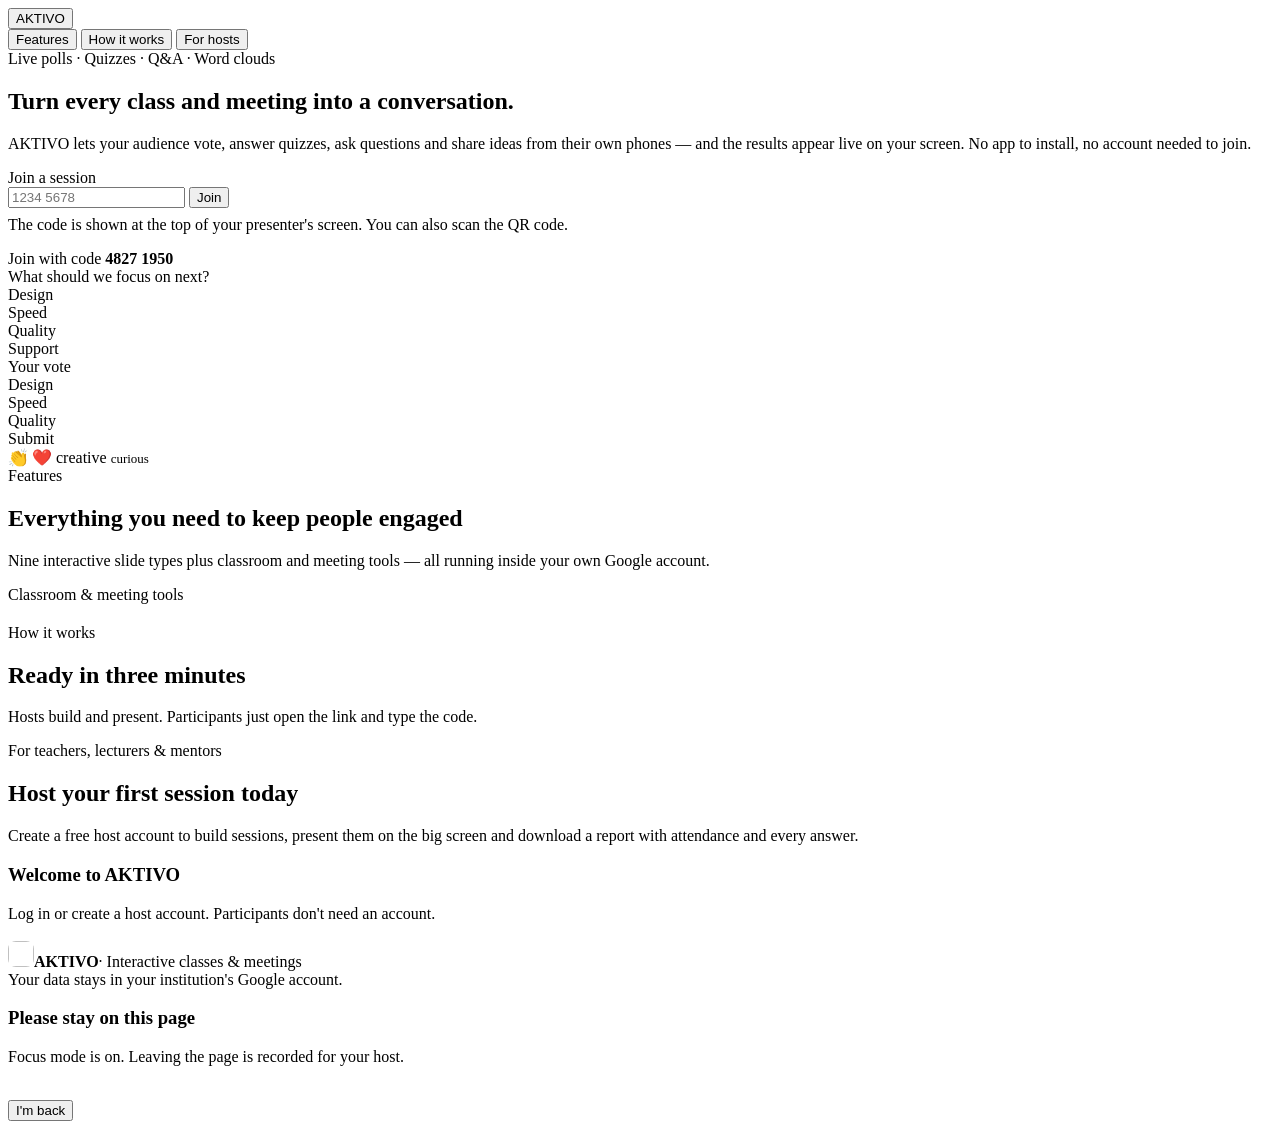
==== index.html @ 59a0b64c "Add files via upload" ====
<!DOCTYPE html>
<html lang="en" data-page="index">
<head>
  <meta charset="utf-8">
  <meta name="viewport" content="width=device-width, initial-scale=1, viewport-fit=cover">
  <meta http-equiv="Content-Security-Policy" content="default-src 'self'; script-src 'self'; style-src 'self' 'unsafe-inline' https://fonts.googleapis.com; font-src 'self' https://fonts.gstatic.com; img-src 'self' data:; connect-src https://script.google.com https://script.googleusercontent.com; base-uri 'none'; form-action 'none'; object-src 'none'">
  <meta name="referrer" content="strict-origin-when-cross-origin">
  <title>AKTIVO — Interactive classes & meetings</title>
  <meta name="description" content="Live polls, quizzes, word clouds and Q&A for classrooms and meetings. Join with a code — no app needed.">
  <meta name="theme-color" content="#0e9f8e">
  <meta property="og:title" content="AKTIVO — Interactive classes & meetings">
  <meta property="og:description" content="Live polls, quizzes, word clouds and Q&A for classrooms and meetings. Join with a code — no app needed.">
  <link rel="icon" type="image/png" href="assets/img/logo.png">
  <link rel="apple-touch-icon" href="assets/img/logo.png">
  <script src="assets/js/theme.js"></script>
  <link rel="preconnect" href="https://fonts.googleapis.com">
  <link rel="preconnect" href="https://fonts.gstatic.com" crossorigin>
  <link rel="stylesheet" href="https://fonts.googleapis.com/css2?family=Bricolage+Grotesque:opsz,wght@12..96,600;12..96,700;12..96,800&family=Plus+Jakarta+Sans:wght@400;500;600;700;800&display=swap">
  <link rel="stylesheet" href="assets/css/aktivo.css">
  <link rel="stylesheet" href="assets/css/index.css">
</head>
<body>
  <!-- =================== LANDING =================== -->
  <div id="landing">
    <header class="topbar">
      <div class="container topbar-inner">
        <button class="brand" type="button" data-scroll="top"><img id="logo-nav" alt=""><span>AKTIVO</span></button>
        <nav class="nav-links">
          <button type="button" data-scroll="features">Features</button>
          <button type="button" data-scroll="how">How it works</button>
          <button type="button" data-scroll="host">For hosts</button>
        </nav>
        <div class="nav-actions" id="nav-actions">
          <span id="theme-nav"></span>
        </div>
      </div>
    </header>

    <section class="hero" id="sec-top">
      <div class="container hero-grid">
        <div>
          <span class="eyebrow"><span class="live-dot"></span> Live polls · Quizzes · Q&amp;A · Word clouds</span>
          <h1 class="display">Turn every class and meeting into a <span class="hl">conversation</span>.</h1>
          <p class="lead">AKTIVO lets your audience vote, answer quizzes, ask questions and share ideas from their own phones — and the results appear live on your screen. No app to install, no account needed to join.</p>

          <div class="card join-card">
            <label class="label" for="code-input">Join a session</label>
            <div class="join-row">
              <input id="code-input" class="input input-code" inputmode="numeric" placeholder="1234 5678" maxlength="20" autocomplete="off" autocapitalize="characters" aria-label="Session code">
              <button class="btn btn-primary btn-xl" id="btn-join" type="button">Join</button>
            </div>
            <div class="field-error" id="code-error" style="margin-top:8px"></div>
            <p class="hint" style="margin-top:6px">The code is shown at the top of your presenter's screen. You can also scan the QR code.</p>
          </div>

          <div class="trust" id="trust"></div>
        </div>

        <div class="hero-visual" aria-hidden="true">
          <div class="card mock-screen">
            <div class="mock-top"><i></i><i></i><i></i><span class="sp">Join with code <b>4827 1950</b></span></div>
            <div class="mock-title">What should we focus on next?</div>
            <div class="mock-cols">
              <div style="--h:62%;--c:var(--c1)"><i></i>Design</div>
              <div style="--h:88%;--c:var(--c2)"><i></i>Speed</div>
              <div style="--h:44%;--c:var(--c3)"><i></i>Quality</div>
              <div style="--h:70%;--c:var(--c4)"><i></i>Support</div>
            </div>
          </div>
          <div class="card mock-phone">
            <div class="notch"></div>
            <div class="q">Your vote</div>
            <div class="mock-opt">Design</div>
            <div class="mock-opt sel">Speed</div>
            <div class="mock-opt">Quality</div>
            <div class="mock-send">Submit</div>
          </div>
          <span class="mock-float" style="left:44%;top:-6px">&#x1F44F;</span>
          <span class="mock-float" style="right:6%;bottom:40px;animation-delay:1s">&#x2764;&#xFE0F;</span>
          <span class="mock-chip" style="left:38%;bottom:16px;color:var(--c2)">creative</span>
          <span class="mock-chip" style="left:56%;bottom:78px;color:var(--c1);animation-delay:.8s;font-size:13px">curious</span>
        </div>
      </div>
    </section>

    <section class="block" id="sec-features">
      <div class="container">
        <div class="sec-head">
          <div class="sec-kicker">Features</div>
          <h2>Everything you need to keep people engaged</h2>
          <p>Nine interactive slide types plus classroom and meeting tools — all running inside your own Google account.</p>
        </div>
        <div class="feat-grid" id="feat-types"></div>
        <div class="sub-title"><span class="feat-ic" style="--fc:var(--c2);margin:0;width:38px;height:38px" id="tools-ic"></span>Classroom &amp; meeting tools</div>
        <div class="feat-grid" id="feat-tools"></div>
      </div>
    </section>

    <section class="block" id="sec-how" style="padding-top:20px">
      <div class="container">
        <div class="sec-head">
          <div class="sec-kicker">How it works</div>
          <h2>Ready in three minutes</h2>
          <p>Hosts build and present. Participants just open the link and type the code.</p>
        </div>
        <div class="how">
          <div class="card how-card" id="how-host"></div>
          <div class="card how-card" id="how-aud"></div>
        </div>
      </div>
    </section>

    <section class="block" id="sec-host">
      <div class="container host-grid">
        <div class="host-copy">
          <div class="sec-kicker">For teachers, lecturers &amp; mentors</div>
          <h2>Host your first session today</h2>
          <p>Create a free host account to build sessions, present them on the big screen and download a report with attendance and every answer.</p>
          <div id="benefits"></div>
        </div>
        <div class="card auth-card" id="auth-card">
          <h3>Welcome to AKTIVO</h3>
          <p class="muted small" style="margin-bottom:18px">Log in or create a host account. Participants don't need an account.</p>
          <div id="auth-slot"></div>
        </div>
      </div>
    </section>

    <footer class="foot">
      <div class="container foot-inner">
        <div class="row"><img id="logo-foot" alt="" style="width:26px;height:26px;border-radius:8px"><b style="color:var(--text)">AKTIVO</b><span>· Interactive classes &amp; meetings</span></div>
        <div>Your data stays in your institution's Google account.</div>
      </div>
    </footer>
  </div>

  <!-- =================== JOIN DETAILS =================== -->
  <div id="join-screen" class="center-screen" hidden>
    <div class="card join-box">
      <span class="badge badge-primary event-tag"><span class="live-dot"></span><span id="join-code-label"></span></span>
      <h2 id="join-event-name"></h2>
      <p class="muted" id="join-facilitator" style="margin-bottom:20px"></p>
      <div id="join-fields"></div>
      <div class="field-error" id="join-error"></div>
      <button class="btn btn-primary btn-lg btn-block" id="btn-enter" type="button" style="margin-top:6px">Enter session</button>
      <p class="hint center" id="join-hint" style="margin-top:12px"></p>
      <div class="center"><button class="back-link" type="button" id="btn-join-back"></button></div>
    </div>
  </div>

  <!-- =================== AUDIENCE =================== -->
  <div id="audience" hidden>
    <header class="topbar aud-top">
      <div class="container topbar-inner" style="max-width:720px">
        <img id="logo-aud" alt="" style="width:32px;height:32px;border-radius:10px">
        <div class="aud-info">
          <div class="n ellipsis" id="aud-session"></div>
          <div class="f ellipsis" id="aud-facilitator"></div>
        </div>
        <span id="theme-aud"></span>
        <button class="icon-btn" type="button" id="btn-leave" title="Leave session" aria-label="Leave session"></button>
      </div>
    </header>
    <div class="aud-timer" id="aud-timer" hidden><span class="pill" id="aud-timer-pill"></span></div>
    <main class="aud-main">
      <nav class="aud-list" id="aud-list" hidden></nav>
      <section class="card aud-stage" id="aud-stage"></section>
    </main>
    <div class="aud-react glass" id="aud-react" hidden></div>
    <div class="rx-local" id="rx-local"></div>
  </div>

  <div class="watermark" id="watermark"></div>
  <div class="focus-overlay" id="focus-overlay">
    <div>
      <div class="wait-orb" style="margin-bottom:6px" id="focus-ic"></div>
      <h3>Please stay on this page</h3>
      <p class="muted">Focus mode is on. Leaving the page is recorded for your host.</p>
      <button class="btn btn-primary" type="button" style="margin-top:18px" id="btn-focus-back">I'm back</button>
    </div>
  </div>

  <a class="help-fab" id="help-fab" href="#" target="_blank" rel="noopener noreferrer"></a>

  <div class="ak-toasts" id="ak-toasts" aria-live="polite"></div>

  <script src="config.js"></script>
  <script src="assets/js/api.js"></script>
  <script src="assets/js/qr.js"></script>
  <script src="assets/js/common.js"></script>
  <script src="assets/js/index.js"></script>
</body>
</html>
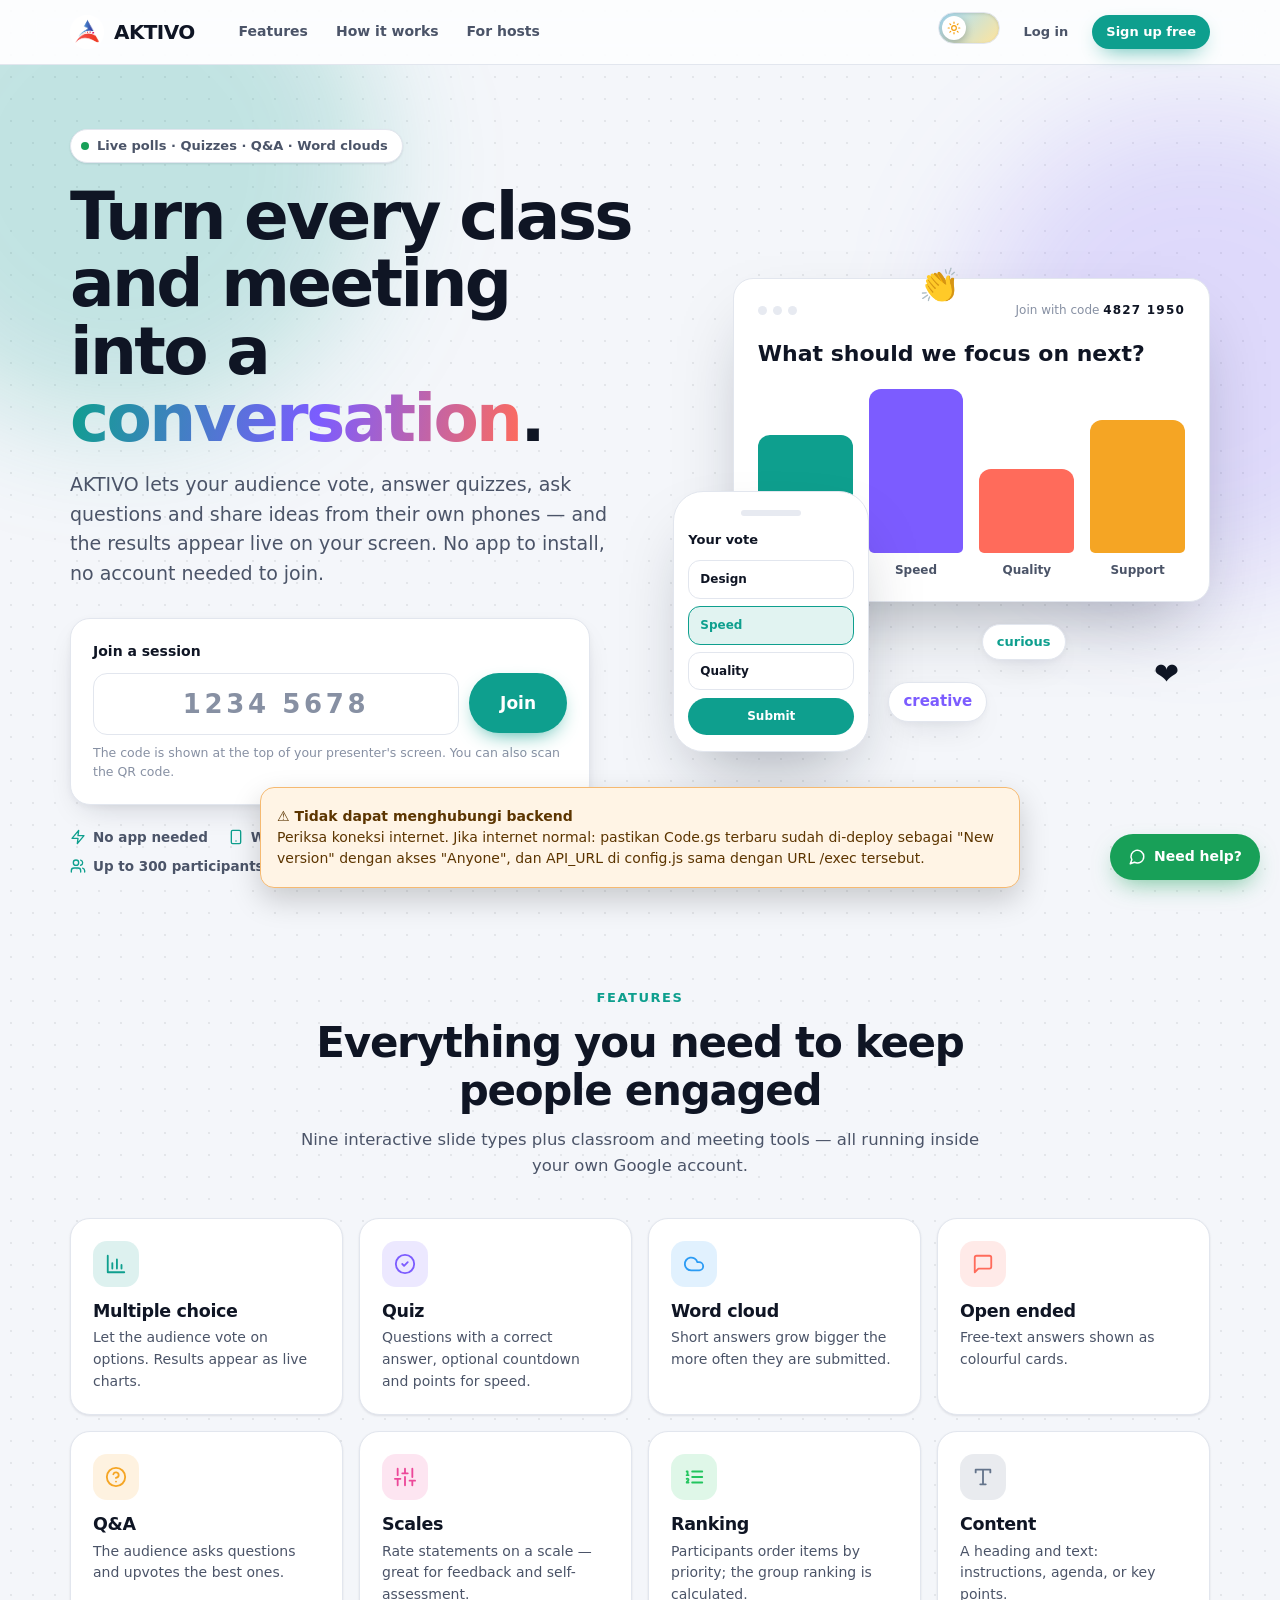
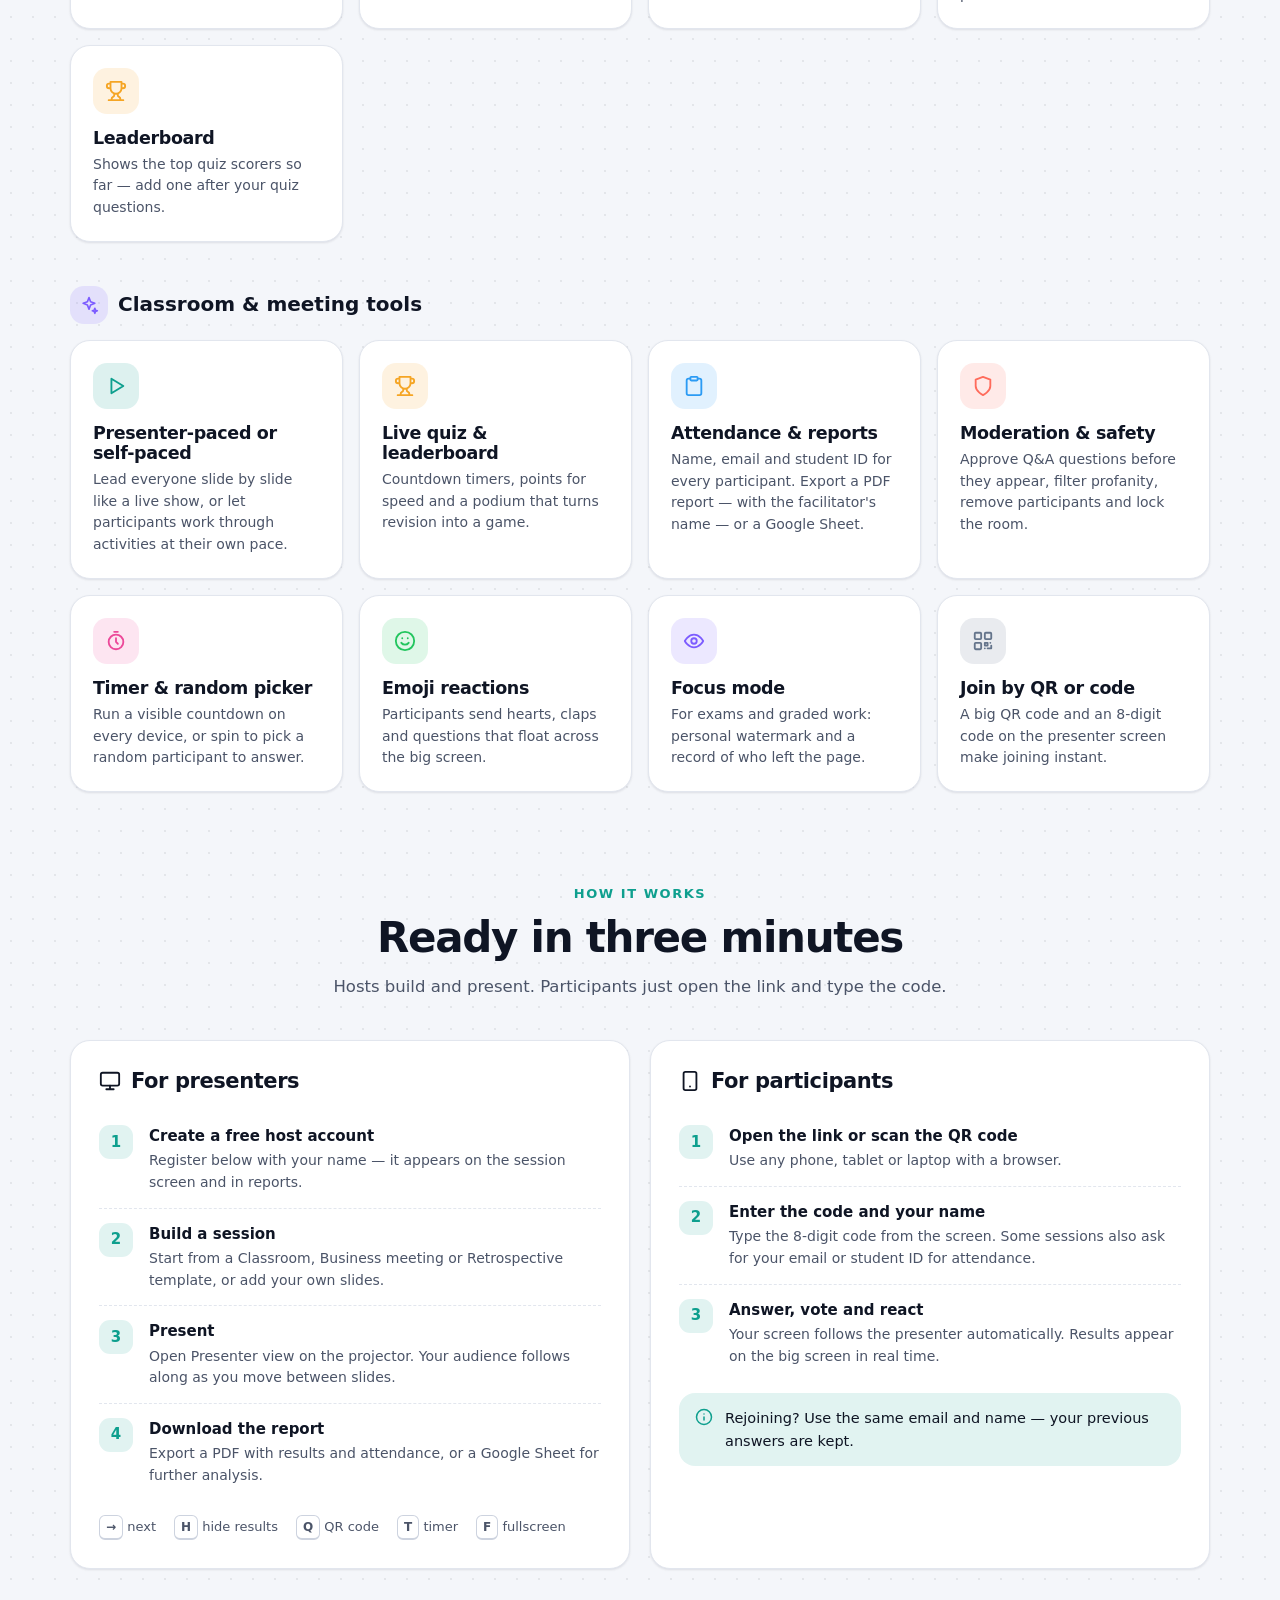
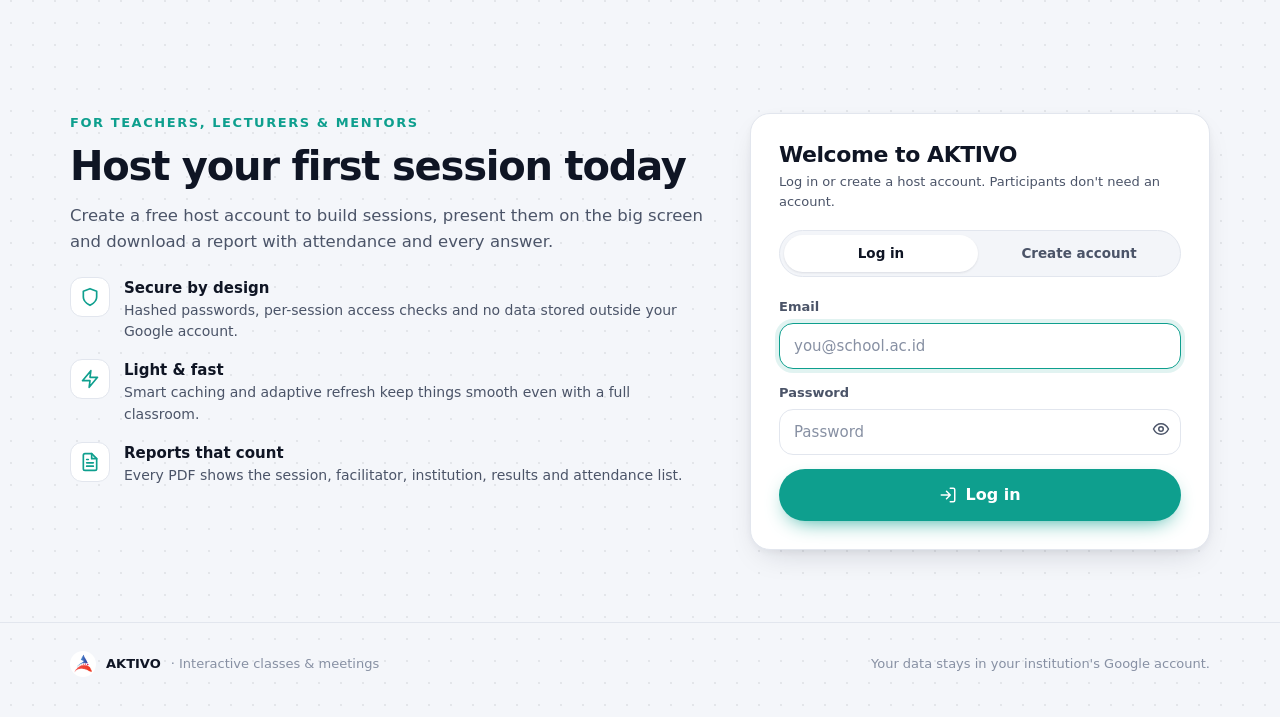
==== commit ce745fa6: "Add files via upload" ====
--- a/index.html
+++ b/index.html
@@ -10,14 +10,14 @@
   <meta name="theme-color" content="#0e9f8e">
   <meta property="og:title" content="AKTIVO — Interactive classes & meetings">
   <meta property="og:description" content="Live polls, quizzes, word clouds and Q&A for classrooms and meetings. Join with a code — no app needed.">
-  <link rel="icon" type="image/png" href="assets/img/logo.png">
-  <link rel="apple-touch-icon" href="assets/img/logo.png">
-  <script src="assets/js/theme.js"></script>
+  <link rel="icon" type="image/png" href="logo.png">
+  <link rel="apple-touch-icon" href="logo.png">
+  <script src="theme.js"></script>
   <link rel="preconnect" href="https://fonts.googleapis.com">
   <link rel="preconnect" href="https://fonts.gstatic.com" crossorigin>
   <link rel="stylesheet" href="https://fonts.googleapis.com/css2?family=Bricolage+Grotesque:opsz,wght@12..96,600;12..96,700;12..96,800&family=Plus+Jakarta+Sans:wght@400;500;600;700;800&display=swap">
-  <link rel="stylesheet" href="assets/css/aktivo.css">
-  <link rel="stylesheet" href="assets/css/index.css">
+  <link rel="stylesheet" href="aktivo.css">
+  <link rel="stylesheet" href="index.css">
 </head>
 <body>
   <!-- =================== LANDING =================== -->
@@ -185,9 +185,9 @@
   <div class="ak-toasts" id="ak-toasts" aria-live="polite"></div>
 
   <script src="config.js"></script>
-  <script src="assets/js/api.js"></script>
-  <script src="assets/js/qr.js"></script>
-  <script src="assets/js/common.js"></script>
-  <script src="assets/js/index.js"></script>
+  <script src="api.js"></script>
+  <script src="qr.js"></script>
+  <script src="common.js"></script>
+  <script src="index.js"></script>
 </body>
 </html>
--- a/aktivo.css
+++ b/aktivo.css
@@ -0,0 +1,435 @@
+  /* =====================================================================
+     AKTIVO design system — tokens, base, components, results, motion
+     ===================================================================== */
+  :root {
+    --font: 'Plus Jakarta Sans', system-ui, -apple-system, 'Segoe UI', Roboto, sans-serif;
+    --font-display: 'Bricolage Grotesque', 'Plus Jakarta Sans', system-ui, sans-serif;
+    --r-sm: 10px; --r-md: 14px; --r-lg: 20px; --r-xl: 28px; --r-full: 999px;
+    --ease: cubic-bezier(.2, .8, .2, 1);
+    --spring: cubic-bezier(.34, 1.56, .64, 1);
+    --c1: #0e9f8e; --c2: #7c5cff; --c3: #ff6b5b; --c4: #f5a524; --c5: #2b9bf4;
+    --c6: #ec4899; --c7: #22c55e; --c8: #64748b; --c9: #a855f7; --c10: #14b8a6;
+  }
+  :root, [data-theme="light"] {
+    --bg: #f4f6fa; --bg-2: #eaedf4;
+    --surface: #ffffff; --surface-2: #f3f5f9; --surface-3: #e7eaf1;
+    --border: #e2e6ee; --border-strong: #cdd3df;
+    --text: #0f1524; --text-2: #4b5468; --text-3: #8790a3;
+    --primary: #0e9f8e; --primary-strong: #0a8174; --primary-soft: rgba(14, 159, 142, .12); --on-primary: #ffffff;
+    --accent: #7c5cff;
+    --danger: #e5484d; --danger-soft: rgba(229, 72, 77, .11);
+    --warning: #d97b00; --warning-soft: rgba(224, 138, 0, .13);
+    --success: #18a058; --success-soft: rgba(24, 160, 88, .12);
+    --shadow-sm: 0 1px 2px rgba(16, 24, 40, .05), 0 1px 3px rgba(16, 24, 40, .05);
+    --shadow: 0 12px 32px -14px rgba(16, 24, 40, .22), 0 2px 6px rgba(16, 24, 40, .04);
+    --shadow-lg: 0 34px 70px -24px rgba(16, 24, 40, .34);
+    --dot: rgba(15, 21, 36, .075);
+    --glass: rgba(255, 255, 255, .74);
+    --hero-glow-1: rgba(14, 159, 142, .22); --hero-glow-2: rgba(124, 92, 255, .18);
+    color-scheme: light;
+  }
+  [data-theme="dark"] {
+    --bg: #090d15; --bg-2: #0e131e;
+    --surface: #121925; --surface-2: #182131; --surface-3: #212b3e;
+    --border: #222c3f; --border-strong: #334059;
+    --text: #edf1f9; --text-2: #a8b1c4; --text-3: #6c778e;
+    --primary: #2fd3bd; --primary-strong: #63e6d4; --primary-soft: rgba(47, 211, 189, .13); --on-primary: #04211d;
+    --accent: #9b85ff;
+    --danger: #ff6369; --danger-soft: rgba(255, 99, 105, .13);
+    --warning: #ffb224; --warning-soft: rgba(255, 178, 36, .13);
+    --success: #3dd68c; --success-soft: rgba(61, 214, 140, .13);
+    --shadow-sm: 0 1px 2px rgba(0, 0, 0, .4);
+    --shadow: 0 14px 34px -14px rgba(0, 0, 0, .6);
+    --shadow-lg: 0 34px 80px -24px rgba(0, 0, 0, .75);
+    --dot: rgba(255, 255, 255, .055);
+    --glass: rgba(14, 19, 30, .74);
+    --hero-glow-1: rgba(47, 211, 189, .16); --hero-glow-2: rgba(155, 133, 255, .16);
+    color-scheme: dark;
+  }
+
+  /* ---------- Base ---------- */
+  *, *::before, *::after { box-sizing: border-box; }
+  html { -webkit-text-size-adjust: 100%; }
+  body {
+    margin: 0; min-height: 100vh; font-family: var(--font); font-size: 15px; line-height: 1.55; color: var(--text);
+    background-color: var(--bg);
+    background-image: radial-gradient(var(--dot) 1px, transparent 1.3px);
+    background-size: 22px 22px;
+    -webkit-font-smoothing: antialiased; -moz-osx-font-smoothing: grayscale;
+    transition: background-color .35s var(--ease), color .35s var(--ease);
+  }
+  h1, h2, h3, h4 { font-family: var(--font-display); letter-spacing: -.02em; line-height: 1.15; margin: 0; font-weight: 700; }
+  p { margin: 0; }
+  a { color: var(--primary); text-decoration: none; }
+  button, input, select, textarea { font: inherit; color: inherit; }
+  img { max-width: 100%; display: block; }
+  [hidden], .hidden { display: none !important; }
+  ::selection { background: var(--primary-soft); }
+  :focus-visible { outline: 2.5px solid var(--primary); outline-offset: 2px; }
+  .container { width: 100%; max-width: 1180px; margin: 0 auto; padding: 0 20px; }
+  .muted { color: var(--text-2); } .faint { color: var(--text-3); }
+  .small { font-size: 13px; } .tiny { font-size: 12px; }
+  .row { display: flex; align-items: center; gap: 10px; } .wrap { flex-wrap: wrap; }
+  .grow { flex: 1; min-width: 0; } .stack { display: flex; flex-direction: column; gap: 12px; }
+  .center { text-align: center; } .mt-0 { margin-top: 0; }
+  .ic { flex-shrink: 0; display: inline-block; vertical-align: middle; }
+  .num { font-variant-numeric: tabular-nums; }
+  .ellipsis { overflow: hidden; text-overflow: ellipsis; white-space: nowrap; }
+
+  /* ---------- Surfaces ---------- */
+  .card { background: var(--surface); border: 1px solid var(--border); border-radius: var(--r-lg); box-shadow: var(--shadow-sm); transition: background-color .35s, border-color .35s; }
+  .card-pad { padding: 24px; }
+  .glass { background: var(--glass); backdrop-filter: saturate(1.6) blur(18px); -webkit-backdrop-filter: saturate(1.6) blur(18px); }
+  .divider { height: 1px; background: var(--border); margin: 18px 0; border: 0; }
+
+  /* ---------- Top bar & brand ---------- */
+  .topbar { position: sticky; top: 0; z-index: 60; background: var(--glass); backdrop-filter: saturate(1.6) blur(18px); -webkit-backdrop-filter: saturate(1.6) blur(18px); border-bottom: 1px solid var(--border); }
+  .topbar-inner { height: 64px; display: flex; align-items: center; gap: 14px; }
+  .brand { display: inline-flex; align-items: center; gap: 10px; font-family: var(--font-display); font-weight: 800; font-size: 20px; color: var(--text); letter-spacing: -.03em; background: none; border: 0; padding: 0; cursor: pointer; }
+  .brand img { width: 34px; height: 34px; border-radius: 10px; object-fit: contain; }
+  .brand .brand-sub { font-family: var(--font); font-size: 12px; font-weight: 600; color: var(--text-3); letter-spacing: 0; }
+
+  /* ---------- Buttons ---------- */
+  .btn {
+    --h: 42px; display: inline-flex; align-items: center; justify-content: center; gap: 8px; height: var(--h); padding: 0 18px;
+    border-radius: var(--r-full); border: 1px solid transparent; font-weight: 650; font-size: 14px; cursor: pointer; white-space: nowrap;
+    text-decoration: none; user-select: none; -webkit-tap-highlight-color: transparent; position: relative;
+    transition: transform .15s var(--ease), background-color .2s, border-color .2s, color .2s, box-shadow .2s, opacity .2s;
+  }
+  .btn:active:not(:disabled) { transform: scale(.97); }
+  .btn:disabled, .btn[aria-disabled="true"] { opacity: .5; cursor: not-allowed; }
+  .btn-sm { --h: 34px; padding: 0 13px; font-size: 13px; gap: 6px; }
+  .btn-lg { --h: 52px; padding: 0 26px; font-size: 16px; }
+  .btn-xl { --h: 60px; padding: 0 30px; font-size: 17px; }
+  .btn-block { width: 100%; }
+  .btn-primary { background: var(--primary); color: var(--on-primary); box-shadow: 0 8px 22px -10px var(--primary); }
+  .btn-primary:hover:not(:disabled) { background: var(--primary-strong); box-shadow: 0 10px 26px -10px var(--primary); }
+  .btn-secondary { background: var(--surface); border-color: var(--border-strong); color: var(--text); }
+  .btn-secondary:hover:not(:disabled) { border-color: var(--primary); color: var(--primary); }
+  .btn-ghost { background: transparent; color: var(--text-2); }
+  .btn-ghost:hover:not(:disabled) { background: var(--surface-2); color: var(--text); }
+  .btn-soft { background: var(--primary-soft); color: var(--primary); }
+  .btn-soft:hover:not(:disabled) { background: var(--primary); color: var(--on-primary); }
+  .btn-danger { background: var(--danger-soft); color: var(--danger); }
+  .btn-danger:hover:not(:disabled) { background: var(--danger); color: #fff; }
+  .btn-solid-danger { background: var(--danger); color: #fff; }
+  .btn-solid-danger:hover:not(:disabled) { filter: brightness(.95); }
+  .icon-btn {
+    width: 38px; height: 38px; padding: 0; border-radius: 12px; display: inline-grid; place-items: center;
+    border: 1px solid transparent; background: transparent; color: var(--text-2); cursor: pointer; position: relative;
+    transition: background-color .2s, color .2s, transform .15s;
+  }
+  .icon-btn:hover:not(:disabled) { background: var(--surface-2); color: var(--text); }
+  .icon-btn:active:not(:disabled) { transform: scale(.94); }
+  .icon-btn:disabled { opacity: .4; cursor: not-allowed; }
+  .icon-btn.sm { width: 32px; height: 32px; border-radius: 10px; }
+  .icon-btn.lg { width: 46px; height: 46px; border-radius: 14px; }
+  .icon-btn.active { background: var(--primary-soft); color: var(--primary); }
+  .icon-btn.danger:hover:not(:disabled) { background: var(--danger-soft); color: var(--danger); }
+  .spinner { width: 16px; height: 16px; border: 2px solid currentColor; border-right-color: transparent; border-radius: 50%; animation: ak-spin .7s linear infinite; }
+
+  /* ---------- Forms ---------- */
+  .field { display: flex; flex-direction: column; gap: 6px; margin-bottom: 14px; }
+  .field > label, .label { font-size: 13px; font-weight: 650; color: var(--text-2); }
+  .label .opt { font-weight: 500; color: var(--text-3); }
+  .input, .select, .textarea {
+    width: 100%; height: 46px; padding: 0 14px; border-radius: var(--r-md); border: 1.5px solid var(--border);
+    background: var(--surface); color: var(--text); font-size: 15px; outline: none;
+    transition: border-color .2s, box-shadow .2s, background-color .35s;
+  }
+  .textarea { height: auto; padding: 12px 14px; resize: vertical; line-height: 1.5; min-height: 92px; }
+  .select {
+    appearance: none; -webkit-appearance: none; cursor: pointer; padding-right: 40px;
+    background-image: url("data:image/svg+xml,%3Csvg xmlns='http://www.w3.org/2000/svg' width='16' height='16' viewBox='0 0 24 24' fill='none' stroke='%238790a3' stroke-width='2.4' stroke-linecap='round' stroke-linejoin='round'%3E%3Cpath d='m6 9 6 6 6-6'/%3E%3C/svg%3E");
+    background-repeat: no-repeat; background-position: right 13px center;
+  }
+  .input:hover, .select:hover, .textarea:hover { border-color: var(--border-strong); }
+  .input:focus, .select:focus, .textarea:focus { border-color: var(--primary); box-shadow: 0 0 0 4px var(--primary-soft); }
+  .input::placeholder, .textarea::placeholder { color: var(--text-3); }
+  .input:disabled, .select:disabled, .textarea:disabled { opacity: .6; cursor: not-allowed; }
+  .input-lg { height: 54px; font-size: 16px; }
+  .input-code { height: 62px; font-size: 26px; font-weight: 800; letter-spacing: .14em; text-align: center; font-family: var(--font-display); }
+  .input-wrap { position: relative; }
+  .input-wrap .input { padding-right: 48px; }
+  .input-wrap .icon-btn { position: absolute; right: 4px; top: 4px; }
+  .field-error { color: var(--danger); font-size: 13px; min-height: 18px; font-weight: 500; }
+  .field-error:empty { min-height: 0; }
+  .hint { font-size: 12.5px; color: var(--text-3); }
+  .counter { font-size: 12px; color: var(--text-3); font-variant-numeric: tabular-nums; }
+  .grid-2 { display: grid; grid-template-columns: 1fr 1fr; gap: 0 14px; }
+  @media (max-width: 640px) { .grid-2 { grid-template-columns: 1fr; } }
+
+  /* Toggle switch */
+  .switch { position: relative; display: inline-flex; align-items: center; gap: 12px; cursor: pointer; user-select: none; }
+  .switch input { position: absolute; opacity: 0; width: 1px; height: 1px; }
+  .switch .track { flex-shrink: 0; width: 44px; height: 26px; border-radius: 99px; background: var(--surface-3); border: 1px solid var(--border-strong); position: relative; transition: background .25s, border-color .25s; }
+  .switch .track::after { content: ''; position: absolute; top: 2px; left: 2px; width: 20px; height: 20px; border-radius: 50%; background: #fff; box-shadow: 0 2px 6px rgba(0, 0, 0, .22); transition: transform .3s var(--spring); }
+  .switch input:checked + .track { background: var(--primary); border-color: var(--primary); }
+  .switch input:checked + .track::after { transform: translateX(18px); }
+  .switch input:focus-visible + .track { outline: 2.5px solid var(--primary); outline-offset: 2px; }
+  .switch input:disabled + .track { opacity: .5; }
+  .setting-row { display: flex; align-items: center; justify-content: space-between; gap: 16px; padding: 14px 0; border-bottom: 1px solid var(--border); }
+  .setting-row:last-child { border-bottom: 0; }
+  .setting-row .t { font-weight: 650; font-size: 14.5px; }
+  .setting-row .d { font-size: 13px; color: var(--text-2); margin-top: 2px; }
+
+  /* Theme slider (dark / light) */
+  .theme-switch { border: 0; background: none; padding: 0; cursor: pointer; display: inline-flex; -webkit-tap-highlight-color: transparent; }
+  .theme-switch .ts-track {
+    position: relative; display: block; width: 62px; height: 32px; border-radius: 99px; overflow: hidden;
+    background: linear-gradient(135deg, #a8e1ff 0%, #ffe49c 100%); border: 1px solid var(--border);
+    box-shadow: inset 0 1px 3px rgba(0, 0, 0, .12); transition: background .5s var(--ease);
+  }
+  [data-theme="dark"] .theme-switch .ts-track { background: linear-gradient(135deg, #1b2445 0%, #3b2d72 100%); }
+  .theme-switch .ts-star { position: absolute; width: 2px; height: 2px; background: #fff; border-radius: 50%; opacity: 0; transition: opacity .5s; }
+  .theme-switch .ts-star.s1 { top: 8px; left: 12px; } .theme-switch .ts-star.s2 { top: 18px; left: 20px; } .theme-switch .ts-star.s3 { top: 10px; left: 26px; width: 3px; height: 3px; }
+  [data-theme="dark"] .theme-switch .ts-star { opacity: .9; }
+  .theme-switch .ts-thumb {
+    position: absolute; top: 3px; left: 3px; width: 24px; height: 24px; border-radius: 50%; background: #fff;
+    display: grid; place-items: center; box-shadow: 0 3px 8px rgba(0, 0, 0, .25);
+    transition: transform .5s var(--spring), background .5s;
+  }
+  [data-theme="dark"] .theme-switch .ts-thumb { transform: translateX(30px); background: #0f1524; }
+  .theme-switch .ts-thumb .ic { position: absolute; transition: opacity .35s, transform .5s var(--ease); }
+  .theme-switch .ts-sun { color: #f59e0b; }
+  .theme-switch .ts-moon { color: #c7d2fe; opacity: 0; transform: rotate(-90deg) scale(.6); }
+  [data-theme="dark"] .theme-switch .ts-sun { opacity: 0; transform: rotate(90deg) scale(.6); }
+  [data-theme="dark"] .theme-switch .ts-moon { opacity: 1; transform: none; }
+
+  /* Segmented control & tabs */
+  .seg { display: inline-flex; gap: 4px; padding: 4px; border-radius: var(--r-full); background: var(--surface-2); border: 1px solid var(--border); }
+  .seg-btn { border: 0; background: transparent; padding: 8px 16px; border-radius: var(--r-full); font-weight: 650; font-size: 13.5px; color: var(--text-2); cursor: pointer; transition: background .2s, color .2s, box-shadow .2s; white-space: nowrap; display: inline-flex; align-items: center; gap: 6px; }
+  .seg-btn:hover { color: var(--text); }
+  .seg-btn.active { background: var(--surface); color: var(--text); box-shadow: var(--shadow-sm); }
+  .seg.block { display: flex; } .seg.block .seg-btn { flex: 1; justify-content: center; }
+  .tabs { display: flex; gap: 4px; border-bottom: 1px solid var(--border); overflow-x: auto; scrollbar-width: none; }
+  .tabs::-webkit-scrollbar { display: none; }
+  .tab { position: relative; border: 0; background: none; padding: 12px 14px; font-weight: 650; font-size: 14px; color: var(--text-2); cursor: pointer; white-space: nowrap; display: inline-flex; align-items: center; gap: 8px; }
+  .tab::after { content: ''; position: absolute; left: 10px; right: 10px; bottom: -1px; height: 2.5px; border-radius: 2px; background: var(--primary); transform: scaleX(0); transition: transform .3s var(--ease); }
+  .tab:hover { color: var(--text); }
+  .tab.active { color: var(--text); }
+  .tab.active::after { transform: scaleX(1); }
+  .tab .count { font-size: 11.5px; padding: 1px 7px; border-radius: 99px; background: var(--surface-3); color: var(--text-2); }
+
+  /* Badges & pills */
+  .badge { display: inline-flex; align-items: center; gap: 6px; height: 24px; padding: 0 10px; border-radius: 99px; font-size: 12px; font-weight: 650; background: var(--surface-2); color: var(--text-2); white-space: nowrap; }
+  .badge-primary { background: var(--primary-soft); color: var(--primary); }
+  .badge-success { background: var(--success-soft); color: var(--success); }
+  .badge-warning { background: var(--warning-soft); color: var(--warning); }
+  .badge-danger { background: var(--danger-soft); color: var(--danger); }
+  .live-dot { width: 8px; height: 8px; border-radius: 50%; background: var(--success); flex-shrink: 0; animation: ak-pulse 1.8s infinite; }
+  .type-pill {
+    display: inline-flex; align-items: center; gap: 6px; padding: 5px 12px 5px 9px; border-radius: 99px; font-size: 12px; font-weight: 700;
+    letter-spacing: .02em; color: var(--tc, var(--primary)); background: var(--surface-2);
+    background: color-mix(in srgb, var(--tc, var(--primary)) 14%, transparent);
+  }
+  .code-chip { display: inline-flex; align-items: center; gap: 8px; padding: 6px 12px; border-radius: 12px; background: var(--surface-2); border: 1px dashed var(--border-strong); font-family: var(--font-display); font-weight: 800; letter-spacing: .1em; font-size: 15px; }
+  .kbd { display: inline-block; min-width: 22px; padding: 2px 6px; border-radius: 6px; border: 1px solid var(--border-strong); border-bottom-width: 2px; background: var(--surface); font-size: 12px; font-weight: 700; text-align: center; font-family: var(--font); }
+
+  /* Empty / loading */
+  .empty { text-align: center; color: var(--text-2); padding: 48px 20px; }
+  .empty .empty-ic { width: 64px; height: 64px; margin: 0 auto 14px; border-radius: 20px; display: grid; place-items: center; background: var(--primary-soft); color: var(--primary); }
+  .empty h3 { font-size: 19px; color: var(--text); margin-bottom: 6px; }
+  .skeleton { background: linear-gradient(90deg, var(--surface-2) 25%, var(--surface-3) 50%, var(--surface-2) 75%); background-size: 200% 100%; animation: ak-shimmer 1.4s infinite linear; border-radius: 12px; }
+  .dots::after { content: ''; display: inline-block; width: 1.2em; text-align: left; animation: ak-dots 1.4s steps(4) infinite; }
+
+  /* Table */
+  .table-wrap { overflow-x: auto; border: 1px solid var(--border); border-radius: var(--r-md); }
+  .table { width: 100%; border-collapse: collapse; font-size: 13.5px; }
+  .table th, .table td { text-align: left; padding: 11px 14px; border-bottom: 1px solid var(--border); white-space: nowrap; }
+  .table th { font-size: 11.5px; text-transform: uppercase; letter-spacing: .05em; color: var(--text-3); font-weight: 700; background: var(--surface-2); }
+  .table tr:last-child td { border-bottom: 0; }
+  .table tr.removed td { opacity: .5; }
+
+  /* ---------- Modal & dialog ---------- */
+  .ak-modal-backdrop { position: fixed; inset: 0; z-index: 1000; display: flex; align-items: center; justify-content: center; padding: 18px; background: rgba(15, 23, 42, .38); backdrop-filter: blur(8px) saturate(1.2); -webkit-backdrop-filter: blur(8px) saturate(1.2); animation: ak-fade .2s ease-out; }
+  [data-theme="dark"] .ak-modal-backdrop { background: rgba(2, 6, 14, .6); }
+  .ak-modal-backdrop.closing { animation: ak-fade-out .18s ease-in forwards; }
+  .ak-modal-backdrop.closing .ak-modal { animation: ak-pop-out .18s ease-in forwards; }
+  .ak-modal { position: relative; width: 100%; max-width: 440px; max-height: calc(100vh - 36px); overflow: auto; background: var(--surface); color: var(--text); border: 1px solid var(--border); border-radius: var(--r-xl); box-shadow: var(--shadow-lg); padding: 26px; animation: ak-pop .3s var(--spring); }
+  .ak-modal.lg { max-width: 620px; } .ak-modal.xl { max-width: 880px; }
+  .ak-modal .ak-modal-x { position: absolute; top: 14px; right: 14px; }
+  .ak-modal h3 { font-size: 21px; margin: 0 34px 8px 0; }
+  .ak-modal .ak-modal-msg { color: var(--text-2); white-space: pre-line; font-size: 14.5px; line-height: 1.6; }
+  .ak-modal-actions { display: flex; gap: 10px; justify-content: flex-end; flex-wrap: wrap; margin-top: 22px; }
+  .ak-modal .ak-modal-icon { width: 52px; height: 52px; border-radius: 16px; display: grid; place-items: center; margin-bottom: 14px; background: var(--primary-soft); color: var(--primary); }
+  .ak-modal .ak-modal-icon.danger { background: var(--danger-soft); color: var(--danger); }
+  .ak-modal .ak-modal-icon.success { background: var(--success-soft); color: var(--success); }
+  .ak-modal .ak-modal-icon.warning { background: var(--warning-soft); color: var(--warning); }
+  /* Compact centred dialog for alerts & confirmations */
+  .ak-modal.dialog { max-width: 400px; padding: 34px 28px 24px; text-align: center; overflow: hidden; }
+  .ak-modal.dialog::before { content: ''; position: absolute; left: 0; right: 0; top: 0; height: 5px; background: linear-gradient(90deg, var(--c1), var(--c2)); }
+  .ak-modal.dialog.tone-danger::before { background: linear-gradient(90deg, var(--danger), #ff9f6b); }
+  .ak-modal.dialog.tone-success::before { background: linear-gradient(90deg, var(--success), var(--c1)); }
+  .ak-modal.dialog.tone-warning::before { background: linear-gradient(90deg, var(--warning), #ffd36b); }
+  .ak-modal.dialog .ak-modal-icon { width: 68px; height: 68px; border-radius: 22px; margin: 0 auto 18px; position: relative; animation: ak-pop .45s var(--spring) .05s both; }
+  .ak-modal.dialog .ak-modal-icon::after { content: ''; position: absolute; inset: -7px; border-radius: 27px; border: 2px solid currentColor; opacity: .14; }
+  .ak-modal.dialog h3 { margin: 0 0 8px; font-size: 22px; }
+  .ak-modal.dialog .ak-modal-actions { justify-content: center; margin-top: 24px; }
+  .ak-modal.dialog .ak-modal-actions .btn { flex: 1; min-width: 120px; }
+  .ak-modal.dialog .ak-modal-x { top: 12px; right: 12px; }
+
+  /* ---------- Toast notifications (light cards, colour-coded) ---------- */
+  .ak-toasts { position: fixed; top: 84px; right: 18px; z-index: 1100; display: flex; flex-direction: column; gap: 10px; align-items: flex-end; pointer-events: none; width: min(380px, calc(100vw - 32px)); }
+  @media (max-width: 600px) { .ak-toasts { right: 50%; transform: translateX(50%); top: 72px; } }
+  .ak-toast {
+    --tc: var(--c5); --tsoft: rgba(43, 155, 244, .13);
+    position: relative; overflow: hidden; width: 100%; pointer-events: auto;
+    display: flex; align-items: flex-start; gap: 12px; padding: 14px 14px 16px;
+    border-radius: 18px; background: var(--surface); color: var(--text);
+    border: 1px solid var(--border); border-left: 4px solid var(--tc);
+    box-shadow: var(--shadow-lg); animation: ak-toast-in .4s var(--spring);
+  }
+  .ak-toast.success { --tc: var(--success); --tsoft: var(--success-soft); }
+  .ak-toast.error { --tc: var(--danger); --tsoft: var(--danger-soft); }
+  .ak-toast.warning { --tc: var(--warning); --tsoft: var(--warning-soft); }
+  .ak-toast .t-ic { flex-shrink: 0; width: 34px; height: 34px; border-radius: 11px; display: grid; place-items: center; background: var(--tsoft); color: var(--tc); }
+  .ak-toast .t-body { flex: 1; min-width: 0; padding-top: 1px; }
+  .ak-toast .t-title { font-weight: 750; font-size: 14px; line-height: 1.3; }
+  .ak-toast .t-msg { font-size: 13.5px; color: var(--text-2); line-height: 1.45; margin-top: 2px; word-break: break-word; }
+  .ak-toast .t-x { flex-shrink: 0; width: 26px; height: 26px; border: 0; border-radius: 8px; background: transparent; color: var(--text-3); cursor: pointer; display: grid; place-items: center; margin: -2px -2px 0 0; }
+  .ak-toast .t-x:hover { background: var(--surface-2); color: var(--text); }
+  .ak-toast .t-bar { position: absolute; left: 0; bottom: 0; height: 3px; width: 100%; background: var(--tc); opacity: .55; transform-origin: left; animation: ak-toast-bar linear forwards; }
+  .ak-toast:hover .t-bar { animation-play-state: paused; }
+  .ak-toast.out { animation: ak-toast-out .28s ease-in forwards; }
+
+  /* ---------- Auth panel ---------- */
+  .auth { width: 100%; }
+  .auth .seg { margin-bottom: 20px; }
+  .auth-pane { animation: ak-fade-up .3s var(--ease); }
+  .strength { display: flex; gap: 4px; margin-top: 6px; }
+  .strength i { flex: 1; height: 4px; border-radius: 4px; background: var(--surface-3); transition: background .3s; }
+  .strength[data-s="1"] i:nth-child(-n+1) { background: var(--danger); }
+  .strength[data-s="2"] i:nth-child(-n+2) { background: var(--warning); }
+  .strength[data-s="3"] i:nth-child(-n+3) { background: var(--c5); }
+  .strength[data-s="4"] i { background: var(--success); }
+  .check-row { display: flex; gap: 10px; align-items: flex-start; font-size: 13px; color: var(--text-2); margin: 4px 0 16px; cursor: pointer; }
+  .check-row input { margin-top: 3px; accent-color: var(--primary); width: 16px; height: 16px; flex-shrink: 0; }
+  .auth-success { text-align: center; padding: 10px 0; }
+
+  /* ---------- Results: horizontal bars ---------- */
+  .bars { display: flex; flex-direction: column; gap: 14px; }
+  .bar-head { display: flex; justify-content: space-between; gap: 12px; font-size: 14px; margin-bottom: 7px; font-weight: 600; }
+  .bar-count { color: var(--text-2); white-space: nowrap; font-variant-numeric: tabular-nums; font-weight: 600; }
+  .bar-track { background: var(--surface-3); border-radius: 99px; height: 12px; overflow: hidden; }
+  .bar-fill { height: 100%; width: 0; border-radius: 99px; transition: width .8s var(--ease), background .3s, opacity .3s; }
+  .bars.bars-lg { gap: 22px; } .bars.bars-lg .bar-head { font-size: 20px; } .bars.bars-lg .bar-track { height: 22px; }
+  .bar-row.is-correct .bar-fill { background: var(--success) !important; }
+  .bar-row.is-correct .bar-head { color: var(--success); }
+  .bar-row.is-wrong { opacity: .5; }
+
+  /* Vertical columns (presenter) */
+  .cols { display: flex; align-items: flex-end; justify-content: center; gap: clamp(10px, 3vw, 36px); height: 100%; min-height: 260px; padding-top: 10px; }
+  .col { flex: 1; max-width: 170px; min-width: 0; height: 100%; display: flex; flex-direction: column; align-items: center; justify-content: flex-end; transition: opacity .4s; }
+  .col-val { font-family: var(--font-display); font-weight: 800; font-size: clamp(20px, 2.6vw, 34px); margin-bottom: 8px; font-variant-numeric: tabular-nums; }
+  .col-val small { font-family: var(--font); font-size: .5em; font-weight: 600; color: var(--text-2); margin-left: 4px; }
+  .col-bar-wrap { width: 100%; flex: 1; display: flex; align-items: flex-end; }
+  .col-bar { width: 100%; height: 0; min-height: 6px; border-radius: 14px 14px 6px 6px; transition: height .9s var(--ease), background .3s; position: relative; }
+  .col-label { margin-top: 12px; font-weight: 650; font-size: clamp(13px, 1.5vw, 18px); text-align: center; line-height: 1.3; word-break: break-word; max-height: 4em; overflow: hidden; display: flex; align-items: flex-start; gap: 6px; justify-content: center; }
+  .col.is-wrong { opacity: .35; }
+  .col.is-correct .col-bar { background: var(--success) !important; box-shadow: 0 0 0 4px var(--success-soft); }
+  .col.is-correct .col-label { color: var(--success); }
+
+  /* Word cloud */
+  .cloud { display: flex; flex-wrap: wrap; gap: 6px 20px; justify-content: center; align-items: center; padding: 10px 0; }
+  .cloud-word { font-family: var(--font-display); font-weight: 800; line-height: 1.1; letter-spacing: -.02em; transition: font-size .6s var(--ease); }
+  .cloud-word.pop { animation: ak-pop-word .7s var(--spring); }
+
+  /* Scales */
+  .scales { display: flex; flex-direction: column; gap: 22px; }
+  .scale-row .scale-label { display: flex; justify-content: space-between; gap: 12px; font-weight: 650; margin-bottom: 10px; }
+  .scale-row .scale-avg { font-family: var(--font-display); font-weight: 800; color: var(--sc, var(--primary)); white-space: nowrap; }
+  .scale-line { position: relative; height: 10px; border-radius: 99px; background: var(--surface-3); }
+  .scale-fill { position: absolute; left: 0; top: 0; bottom: 0; border-radius: 99px; background: var(--sc, var(--primary)); opacity: .3; transition: width .8s var(--ease); }
+  .scale-dot { position: absolute; top: 50%; width: 22px; height: 22px; border-radius: 50%; background: var(--sc, var(--primary)); border: 3px solid var(--surface); box-shadow: var(--shadow); transform: translate(-50%, -50%); transition: left .8s var(--ease); }
+  .scale-ends { display: flex; justify-content: space-between; font-size: 12px; color: var(--text-3); margin-top: 8px; }
+  .scales.lg .scale-row .scale-label { font-size: 20px; } .scales.lg .scale-line { height: 14px; } .scales.lg .scale-dot { width: 30px; height: 30px; } .scales.lg { gap: 30px; }
+
+  /* Ranking */
+  .rank-list { display: flex; flex-direction: column; gap: 12px; }
+  .rank-row { display: grid; grid-template-columns: 40px 1fr; gap: 14px; align-items: center; }
+  .rank-pos { width: 40px; height: 40px; border-radius: 12px; display: grid; place-items: center; font-family: var(--font-display); font-weight: 800; background: var(--surface-2); }
+  .rank-row:nth-child(1) .rank-pos { background: var(--c4); color: #fff; }
+  .rank-row:nth-child(2) .rank-pos { background: var(--c8); color: #fff; }
+  .rank-row:nth-child(3) .rank-pos { background: #c4793b; color: #fff; }
+  .rank-list.lg .rank-pos { width: 52px; height: 52px; font-size: 22px; } .rank-list.lg .rank-row { grid-template-columns: 52px 1fr; } .rank-list.lg .bar-head { font-size: 20px; }
+
+  /* Leaderboard */
+  .podium { display: flex; justify-content: center; align-items: flex-end; gap: 14px; margin: 10px auto 26px; max-width: 640px; }
+  .pod { flex: 1; text-align: center; display: flex; flex-direction: column; align-items: center; }
+  .pod-name { font-weight: 750; margin-bottom: 8px; font-size: clamp(13px, 1.6vw, 18px); max-width: 100%; overflow: hidden; text-overflow: ellipsis; white-space: nowrap; }
+  .pod-score { font-size: 13px; color: var(--text-2); margin-bottom: 8px; font-variant-numeric: tabular-nums; }
+  .pod-block { width: 100%; border-radius: 16px 16px 6px 6px; display: grid; place-items: start center; padding-top: 12px; font-family: var(--font-display); font-weight: 800; font-size: 30px; color: #fff; animation: ak-rise .9s var(--spring) both; }
+  .pod.p1 .pod-block { height: 150px; background: linear-gradient(180deg, #f8c33b, #e09a0c); animation-delay: .3s; }
+  .pod.p2 .pod-block { height: 110px; background: linear-gradient(180deg, #a3b1c6, #6e7f99); animation-delay: .15s; }
+  .pod.p3 .pod-block { height: 84px; background: linear-gradient(180deg, #e2a26b, #b86b2d); }
+  .lb-list { display: flex; flex-direction: column; gap: 8px; max-width: 640px; margin: 0 auto; }
+  .lb-row { display: flex; align-items: center; gap: 14px; padding: 11px 16px; border-radius: 14px; background: var(--surface-2); animation: ak-fade-up .4s var(--ease) both; }
+  .lb-row.me { outline: 2px solid var(--primary); background: var(--primary-soft); }
+  .lb-rank { width: 30px; font-family: var(--font-display); font-weight: 800; color: var(--text-2); }
+  .lb-name { flex: 1; font-weight: 650; min-width: 0; overflow: hidden; text-overflow: ellipsis; white-space: nowrap; }
+  .lb-score { font-weight: 800; font-variant-numeric: tabular-nums; }
+
+  /* Q&A */
+  .qa-list { display: flex; flex-direction: column; gap: 10px; }
+  .qa-item { display: flex; gap: 14px; align-items: center; padding: 14px 16px; border-radius: 16px; background: var(--surface-2); border: 1px solid transparent; animation: ak-fade-up .35s var(--ease) both; }
+  .qa-item.mine { border-color: var(--primary); border-style: dashed; }
+  .qa-item.answered { opacity: .6; }
+  .qa-item.pending { border-color: var(--warning); border-style: dashed; }
+  .qa-text { flex: 1; min-width: 0; word-break: break-word; line-height: 1.5; }
+  .qa-meta { font-size: 12px; color: var(--text-3); margin-top: 4px; display: flex; gap: 8px; align-items: center; flex-wrap: wrap; }
+  .vote-btn { flex-shrink: 0; display: flex; flex-direction: column; align-items: center; gap: 0; min-width: 52px; padding: 7px 8px; border-radius: 12px; border: 1.5px solid var(--border-strong); background: var(--surface); color: var(--text-2); cursor: pointer; font-weight: 750; font-variant-numeric: tabular-nums; transition: all .2s; }
+  .vote-btn:hover:not(:disabled) { border-color: var(--primary); color: var(--primary); }
+  .vote-btn.voted { background: var(--primary); border-color: var(--primary); color: var(--on-primary); }
+  .vote-btn:disabled { cursor: default; }
+
+  /* Open-ended cards */
+  .cards-grid { columns: 3 260px; column-gap: 16px; }
+  .note { break-inside: avoid; margin-bottom: 16px; padding: 16px 18px; border-radius: 18px; background: var(--nc, var(--surface-2)); color: #13202a; box-shadow: var(--shadow-sm); animation: ak-pop .45s var(--spring) both; }
+  [data-theme="dark"] .note { background: color-mix(in srgb, var(--nc, #fff) 22%, var(--surface-2)); color: var(--text); }
+  .note-name { font-size: 11.5px; font-weight: 800; text-transform: uppercase; letter-spacing: .05em; opacity: .65; margin-bottom: 6px; }
+  .note-text { white-space: pre-wrap; word-break: break-word; line-height: 1.55; }
+
+  /* Countdown ring */
+  .ring { position: relative; display: inline-grid; place-items: center; }
+  .ring svg { transform: rotate(-90deg); }
+  .ring .ring-bg { stroke: var(--surface-3); }
+  .ring .ring-fg { stroke: var(--primary); transition: stroke-dashoffset .25s linear, stroke .3s; }
+  .ring.warn .ring-fg { stroke: var(--c4); } .ring.hot .ring-fg { stroke: var(--danger); }
+  .ring .ring-txt { position: absolute; font-family: var(--font-display); font-weight: 800; font-variant-numeric: tabular-nums; }
+
+  /* Floating reactions & confetti */
+  .rx-layer { position: fixed; right: 0; bottom: 0; width: 260px; height: 70vh; pointer-events: none; z-index: 900; overflow: hidden; }
+  .rx { position: absolute; bottom: -40px; font-size: 38px; animation: ak-float-up 3.2s var(--ease) forwards; filter: drop-shadow(0 6px 10px rgba(0, 0, 0, .18)); }
+  .confetti { position: fixed; top: -12px; width: 9px; height: 14px; border-radius: 2px; z-index: 1200; pointer-events: none; animation: ak-confetti linear forwards; }
+
+  /* QR */
+  .qr-box { background: #fff; padding: 14px; border-radius: 18px; display: inline-block; line-height: 0; }
+  .qr-box svg, .qr-mini svg { display: block; width: 100%; height: auto; }
+  .qr-mini { line-height: 0; }
+
+  /* ---------- Motion ---------- */
+  @keyframes ak-spin { to { transform: rotate(360deg); } }
+  @keyframes ak-pulse { 0% { box-shadow: 0 0 0 0 color-mix(in srgb, var(--success) 60%, transparent); } 70% { box-shadow: 0 0 0 9px transparent; } 100% { box-shadow: 0 0 0 0 transparent; } }
+  @keyframes ak-fade { from { opacity: 0; } to { opacity: 1; } }
+  @keyframes ak-fade-out { to { opacity: 0; } }
+  @keyframes ak-fade-up { from { opacity: 0; transform: translateY(12px); } to { opacity: 1; transform: none; } }
+  @keyframes ak-pop { from { opacity: 0; transform: scale(.92); } to { opacity: 1; transform: none; } }
+  @keyframes ak-pop-word { 0% { opacity: 0; transform: scale(.3); } 100% { opacity: 1; transform: none; } }
+  @keyframes ak-toast-in { from { opacity: 0; transform: translateX(24px) scale(.96); } to { opacity: 1; transform: none; } }
+  @keyframes ak-toast-out { to { opacity: 0; transform: translateX(24px) scale(.96); } }
+  @keyframes ak-toast-bar { from { transform: scaleX(1); } to { transform: scaleX(0); } }
+  @keyframes ak-pop-out { to { opacity: 0; transform: scale(.94); } }
+  @keyframes ak-shimmer { from { background-position: 200% 0; } to { background-position: -200% 0; } }
+  @keyframes ak-dots { 0% { content: ''; } 25% { content: '.'; } 50% { content: '..'; } 75% { content: '...'; } }
+  @keyframes ak-float-up { 0% { transform: translate(0, 0) scale(.6); opacity: 0; } 12% { opacity: 1; transform: translate(0, -40px) scale(1.1); } 100% { transform: translate(var(--dx, 0), -62vh) scale(.9); opacity: 0; } }
+  @keyframes ak-confetti { 0% { transform: translate3d(0, 0, 0) rotate(0); opacity: 1; } 100% { transform: translate3d(var(--dx, 0), 105vh, 0) rotate(720deg); opacity: .9; } }
+  @keyframes ak-rise { from { transform: scaleY(0); transform-origin: bottom; } to { transform: scaleY(1); transform-origin: bottom; } }
+  @keyframes ak-bob { 0%, 100% { transform: translateY(0); } 50% { transform: translateY(-8px); } }
+  @keyframes ak-slide-in { from { opacity: 0; transform: translateY(26px) scale(.985); } to { opacity: 1; transform: none; } }
+  .enter { animation: ak-slide-in .5s var(--ease) both; }
+
+  @media (prefers-reduced-motion: reduce) {
+    *, *::before, *::after { animation-duration: .01ms !important; animation-iteration-count: 1 !important; transition-duration: .01ms !important; scroll-behavior: auto !important; }
+    .rx, .confetti { display: none; }
+  }
--- a/index.css
+++ b/index.css
@@ -0,0 +1,177 @@
+/* ===== Landing ===== */
+.nav-links { display: flex; gap: 4px; margin-left: 18px; }
+.nav-links button { border: 0; background: none; padding: 8px 12px; border-radius: 10px; font-weight: 600; font-size: 14px; color: var(--text-2); cursor: pointer; }
+.nav-links button:hover { background: var(--surface-2); color: var(--text); }
+.nav-actions { margin-left: auto; display: flex; align-items: center; gap: 10px; }
+@media (max-width: 860px) { .nav-links { display: none; } }
+@media (max-width: 520px) { .nav-actions .btn-ghost { display: none; } }
+
+.hero { position: relative; padding: 64px 0 40px; overflow: hidden; }
+.hero::before, .hero::after { content: ''; position: absolute; border-radius: 50%; filter: blur(60px); z-index: -1; }
+.hero::before { width: 520px; height: 520px; background: var(--hero-glow-1); top: -160px; left: -140px; }
+.hero::after { width: 480px; height: 480px; background: var(--hero-glow-2); top: 40px; right: -160px; }
+.hero-grid { display: grid; grid-template-columns: 1.05fr .95fr; gap: 48px; align-items: center; }
+@media (max-width: 960px) { .hero-grid { grid-template-columns: 1fr; } .hero-visual { display: none; } }
+.eyebrow { display: inline-flex; align-items: center; gap: 8px; padding: 6px 14px 6px 10px; border-radius: 99px; background: var(--surface); border: 1px solid var(--border); font-size: 13px; font-weight: 650; color: var(--text-2); box-shadow: var(--shadow-sm); }
+.display { font-size: clamp(38px, 5.6vw, 66px); font-weight: 800; letter-spacing: -.04em; line-height: 1.02; margin: 20px 0 18px; }
+.display .hl { background: linear-gradient(100deg, var(--c1), var(--c2) 55%, var(--c3)); -webkit-background-clip: text; background-clip: text; color: transparent; }
+.lead { font-size: clamp(16px, 1.6vw, 19px); color: var(--text-2); max-width: 560px; }
+.join-card { margin-top: 30px; padding: 22px; max-width: 520px; box-shadow: var(--shadow); }
+.join-card .label { display: block; margin-bottom: 10px; font-size: 14px; color: var(--text); }
+.join-row { display: flex; gap: 10px; }
+.join-row .input-code { flex: 1; min-width: 0; }
+@media (max-width: 480px) { .join-row { flex-direction: column; } }
+.trust { display: flex; flex-wrap: wrap; gap: 8px 20px; margin-top: 22px; color: var(--text-2); font-size: 13.5px; font-weight: 600; }
+.trust span { display: inline-flex; align-items: center; gap: 7px; }
+.trust .ic { color: var(--primary); }
+
+/* Hero mock */
+.hero-visual { position: relative; height: 470px; }
+.mock-screen { position: absolute; right: 0; top: 10px; width: 92%; padding: 22px 24px; box-shadow: var(--shadow-lg); animation: ak-bob 7s ease-in-out infinite; }
+.mock-top { display: flex; align-items: center; gap: 6px; font-size: 12px; color: var(--text-3); margin-bottom: 18px; }
+.mock-top i { width: 9px; height: 9px; border-radius: 50%; background: var(--surface-3); }
+.mock-top b { color: var(--text); letter-spacing: .1em; font-family: var(--font-display); }
+.mock-top .sp { margin-left: auto; }
+.mock-title { font-family: var(--font-display); font-weight: 700; font-size: 22px; margin-bottom: 18px; }
+.mock-cols { display: flex; gap: 16px; align-items: flex-end; height: 190px; }
+.mock-cols div { flex: 1; display: flex; flex-direction: column; align-items: center; justify-content: flex-end; height: 100%; font-size: 12px; font-weight: 650; color: var(--text-2); }
+.mock-cols i { display: block; width: 100%; border-radius: 12px 12px 5px 5px; background: var(--c); height: var(--h); animation: mockGrow 3.6s var(--ease) infinite alternate; margin-bottom: 8px; }
+@keyframes mockGrow { from { height: 12%; } to { height: var(--h); } }
+.mock-phone { position: absolute; left: -18px; bottom: -14px; width: 196px; padding: 18px 14px 16px; border-radius: 30px; box-shadow: var(--shadow-lg); animation: ak-bob 6s ease-in-out infinite reverse; }
+.mock-phone .notch { width: 60px; height: 6px; border-radius: 6px; background: var(--surface-3); margin: 0 auto 14px; }
+.mock-phone .q { font-weight: 700; font-size: 13px; margin-bottom: 10px; }
+.mock-opt { padding: 9px 11px; border-radius: 12px; border: 1.5px solid var(--border); font-size: 12px; font-weight: 600; margin-bottom: 7px; }
+.mock-opt.sel { border-color: var(--primary); background: var(--primary-soft); color: var(--primary); }
+.mock-send { margin-top: 8px; padding: 9px; text-align: center; border-radius: 99px; background: var(--primary); color: var(--on-primary); font-size: 12px; font-weight: 700; }
+.mock-float { position: absolute; font-size: 30px; animation: ak-bob 4s ease-in-out infinite; }
+.mock-chip { position: absolute; padding: 7px 14px; border-radius: 99px; background: var(--surface); border: 1px solid var(--border); font-family: var(--font-display); font-weight: 800; box-shadow: var(--shadow); animation: ak-bob 5s ease-in-out infinite; }
+
+/* Sections */
+section.block { padding: 72px 0; }
+.sec-head { text-align: center; max-width: 680px; margin: 0 auto 40px; }
+.sec-kicker { font-size: 13px; font-weight: 800; letter-spacing: .12em; text-transform: uppercase; color: var(--primary); margin-bottom: 10px; }
+.sec-head h2 { font-size: clamp(28px, 3.6vw, 42px); font-weight: 800; letter-spacing: -.03em; }
+.sec-head p { color: var(--text-2); margin-top: 12px; font-size: 16.5px; }
+.feat-grid { display: grid; grid-template-columns: repeat(auto-fill, minmax(250px, 1fr)); gap: 16px; }
+.feat { padding: 22px; transition: transform .25s var(--ease), box-shadow .25s, border-color .25s; }
+.feat:hover { transform: translateY(-4px); box-shadow: var(--shadow); border-color: var(--border-strong); }
+.feat-ic { width: 46px; height: 46px; border-radius: 14px; display: grid; place-items: center; color: var(--fc); background: var(--surface-2); background: color-mix(in srgb, var(--fc) 14%, transparent); margin-bottom: 14px; }
+.feat h3 { font-size: 17.5px; margin-bottom: 6px; }
+.feat p { font-size: 14px; color: var(--text-2); }
+.sub-title { font-family: var(--font-display); font-weight: 750; font-size: 20px; margin: 44px 0 16px; display: flex; align-items: center; gap: 10px; }
+
+.how { display: grid; grid-template-columns: 1fr 1fr; gap: 20px; }
+@media (max-width: 860px) { .how { grid-template-columns: 1fr; } }
+.how-card { padding: 28px; }
+.how-card h3 { font-size: 21px; display: flex; align-items: center; gap: 10px; margin-bottom: 18px; }
+.step { display: flex; gap: 16px; padding: 14px 0; border-top: 1px dashed var(--border); }
+.step:first-of-type { border-top: 0; }
+.step-n { flex-shrink: 0; width: 34px; height: 34px; border-radius: 11px; display: grid; place-items: center; font-family: var(--font-display); font-weight: 800; background: var(--primary-soft); color: var(--primary); }
+.step b { display: block; margin-bottom: 2px; }
+.step p { font-size: 14px; color: var(--text-2); }
+.shortcuts { display: flex; flex-wrap: wrap; gap: 10px 18px; margin-top: 14px; font-size: 13px; color: var(--text-2); }
+
+.host-grid { display: grid; grid-template-columns: 1fr 460px; gap: 40px; align-items: start; }
+@media (max-width: 960px) { .host-grid { grid-template-columns: 1fr; } }
+.host-copy h2 { font-size: clamp(28px, 3.4vw, 40px); font-weight: 800; letter-spacing: -.03em; margin-bottom: 14px; }
+.host-copy > p { color: var(--text-2); font-size: 16.5px; margin-bottom: 22px; }
+.benefit { display: flex; gap: 14px; margin-bottom: 16px; }
+.benefit .bi { flex-shrink: 0; width: 40px; height: 40px; border-radius: 12px; display: grid; place-items: center; background: var(--surface); border: 1px solid var(--border); color: var(--primary); }
+.benefit b { display: block; } .benefit p { font-size: 14px; color: var(--text-2); }
+.auth-card { padding: 28px; box-shadow: var(--shadow); }
+.auth-card h3 { font-size: 22px; margin-bottom: 4px; }
+
+footer.foot { border-top: 1px solid var(--border); padding: 28px 0 40px; color: var(--text-3); font-size: 13px; }
+footer .foot-inner { display: flex; flex-wrap: wrap; gap: 14px; align-items: center; justify-content: space-between; }
+.help-fab { position: fixed; right: 20px; bottom: 20px; z-index: 70; display: inline-flex; align-items: center; gap: 8px; padding: 12px 18px; border-radius: 99px; background: #18a058; color: #fff; font-weight: 700; font-size: 14px; box-shadow: 0 10px 24px -8px rgba(24, 160, 88, .6); transition: transform .2s var(--ease); }
+.help-fab:hover { transform: translateY(-2px); }
+body.mode-aud .help-fab, body.mode-join .help-fab { display: none; }
+
+/* ===== Join screen ===== */
+.center-screen { min-height: 100vh; display: flex; align-items: center; justify-content: center; padding: 24px 16px; }
+.join-box { width: 100%; max-width: 440px; padding: 30px 28px; box-shadow: var(--shadow); animation: ak-pop .35s var(--spring); }
+.join-box .event-tag { display: inline-flex; align-items: center; gap: 8px; margin-bottom: 14px; }
+.join-box h2 { font-size: 26px; margin-bottom: 6px; }
+.back-link { border: 0; background: none; color: var(--text-2); font-weight: 600; font-size: 13.5px; cursor: pointer; display: inline-flex; align-items: center; gap: 6px; margin-top: 16px; }
+.back-link:hover { color: var(--text); }
+
+/* ===== Audience ===== */
+.aud-top { position: sticky; top: 0; z-index: 50; }
+.aud-top .topbar-inner { height: 60px; gap: 12px; }
+.aud-info { min-width: 0; flex: 1; }
+.aud-info .n { font-weight: 750; font-size: 14.5px; }
+.aud-info .f { font-size: 12.5px; color: var(--text-2); }
+.aud-timer { position: sticky; top: 60px; z-index: 45; display: flex; justify-content: center; padding: 8px; }
+.aud-timer .pill { display: inline-flex; align-items: center; gap: 8px; padding: 8px 16px; border-radius: 99px; background: var(--text); color: var(--bg); font-weight: 800; font-variant-numeric: tabular-nums; box-shadow: var(--shadow); animation: ak-pop .3s var(--spring); }
+.aud-timer .pill.done { background: var(--danger); color: #fff; }
+.aud-main { max-width: 680px; margin: 0 auto; padding: 18px 16px 120px; }
+.aud-list { display: flex; gap: 8px; overflow-x: auto; padding: 4px 2px 12px; scrollbar-width: thin; }
+.aud-chip { flex-shrink: 0; display: inline-flex; align-items: center; gap: 8px; padding: 9px 14px; border-radius: 14px; border: 1.5px solid var(--border); background: var(--surface); font-weight: 650; font-size: 13.5px; cursor: pointer; max-width: 240px; transition: all .2s; }
+.aud-chip:hover { border-color: var(--border-strong); }
+.aud-chip.sel { border-color: var(--primary); background: var(--primary-soft); color: var(--primary); }
+.aud-chip .done { width: 18px; height: 18px; border-radius: 50%; background: var(--success); color: #fff; display: grid; place-items: center; }
+.aud-stage { padding: 26px 22px; min-height: 360px; }
+.aud-head { display: flex; align-items: center; gap: 8px; flex-wrap: wrap; margin-bottom: 14px; }
+.aud-title { font-size: clamp(22px, 5vw, 28px); font-weight: 750; margin-bottom: 10px; word-break: break-word; }
+.aud-desc { color: var(--text-2); white-space: pre-wrap; margin-bottom: 18px; }
+.aud-desc.big { font-size: 17px; color: var(--text); line-height: 1.7; }
+.opt-list { display: flex; flex-direction: column; gap: 10px; margin-bottom: 16px; }
+.opt { display: flex; align-items: center; gap: 12px; width: 100%; text-align: left; padding: 14px 16px; border-radius: 16px; border: 1.5px solid var(--border); background: var(--surface); font-size: 15.5px; font-weight: 600; cursor: pointer; transition: border-color .2s, background .2s, transform .15s; -webkit-tap-highlight-color: transparent; }
+.opt:hover { border-color: var(--border-strong); }
+.opt:active { transform: scale(.985); }
+.opt.sel { border-color: var(--primary); background: var(--primary-soft); }
+.opt-mark { flex-shrink: 0; width: 30px; height: 30px; border-radius: 10px; display: grid; place-items: center; font-weight: 800; font-size: 13px; background: var(--surface-2); color: var(--text-2); transition: all .2s; }
+.opt.multi .opt-mark { border-radius: 8px; }
+.opt.sel .opt-mark { background: var(--primary); color: var(--on-primary); }
+.opt-text { flex: 1; min-width: 0; word-break: break-word; }
+.quiz-grid { display: grid; grid-template-columns: 1fr 1fr; gap: 12px; }
+@media (max-width: 420px) { .quiz-grid { grid-template-columns: 1fr; } }
+.quiz-opt { min-height: 92px; padding: 16px; border-radius: 18px; border: 0; color: #fff; font-weight: 750; font-size: 16px; text-align: left; cursor: pointer; display: flex; flex-direction: column; justify-content: space-between; gap: 10px; background: var(--qc); box-shadow: 0 8px 18px -10px var(--qc); transition: transform .15s, filter .2s; }
+.quiz-opt:hover { filter: brightness(1.06); }
+.quiz-opt:active { transform: scale(.97); }
+.quiz-opt .ql { width: 30px; height: 30px; border-radius: 10px; background: rgba(255, 255, 255, .25); display: grid; place-items: center; font-weight: 800; }
+.quiz-bar { display: flex; align-items: center; gap: 16px; margin-bottom: 18px; padding: 12px 14px; border-radius: 16px; background: var(--surface-2); }
+.notice { display: flex; gap: 12px; align-items: flex-start; padding: 14px 16px; border-radius: 16px; background: var(--primary-soft); color: var(--text); font-size: 14.5px; line-height: 1.55; animation: ak-fade-up .35s var(--ease); }
+.notice .ic { color: var(--primary); margin-top: 1px; }
+.notice.good { background: var(--success-soft); } .notice.good .ic { color: var(--success); }
+.notice.bad { background: var(--danger-soft); } .notice.bad .ic { color: var(--danger); }
+.notice.warn { background: var(--warning-soft); } .notice.warn .ic { color: var(--warning); }
+.notice b { font-weight: 750; }
+.big-state { text-align: center; padding: 28px 10px; }
+.big-state .em { font-size: 54px; line-height: 1; margin-bottom: 12px; display: block; animation: ak-pop .5s var(--spring); }
+.big-state h3 { font-size: 24px; margin-bottom: 6px; }
+.big-state .pts { font-family: var(--font-display); font-weight: 800; font-size: 34px; color: var(--primary); margin-top: 8px; }
+.countdown-big { font-family: var(--font-display); font-weight: 800; font-size: 96px; line-height: 1; color: var(--primary); animation: ak-pop .4s var(--spring); }
+.results-head { display: flex; justify-content: space-between; align-items: center; margin: 26px 0 14px; font-size: 12px; font-weight: 800; letter-spacing: .08em; text-transform: uppercase; color: var(--text-3); }
+.composer-foot { display: flex; justify-content: space-between; align-items: center; gap: 10px; margin-top: 8px; flex-wrap: wrap; }
+.scale-q { padding: 16px 0; border-bottom: 1px dashed var(--border); }
+.scale-q:last-of-type { border-bottom: 0; }
+.scale-q .sq-top { display: flex; justify-content: space-between; gap: 12px; font-weight: 650; margin-bottom: 12px; }
+.scale-q .sq-val { font-family: var(--font-display); font-weight: 800; color: var(--primary); font-size: 20px; min-width: 28px; text-align: right; }
+.scale-q input[type=range] { width: 100%; accent-color: var(--primary); height: 28px; }
+.scale-q .sq-ends { display: flex; justify-content: space-between; font-size: 12px; color: var(--text-3); }
+.rank-edit { display: flex; flex-direction: column; gap: 8px; margin-bottom: 16px; }
+.rank-item { display: flex; align-items: center; gap: 10px; padding: 10px 10px 10px 14px; border-radius: 14px; border: 1.5px solid var(--border); background: var(--surface); transition: transform .25s var(--ease); }
+.rank-item .rp { width: 28px; height: 28px; border-radius: 9px; background: var(--primary-soft); color: var(--primary); display: grid; place-items: center; font-weight: 800; font-size: 13px; flex-shrink: 0; }
+.rank-item .rt { flex: 1; font-weight: 600; min-width: 0; word-break: break-word; }
+.wait { text-align: center; padding: 50px 10px; }
+.wait-orb { width: 96px; height: 96px; margin: 0 auto 22px; border-radius: 30px; display: grid; place-items: center; background: linear-gradient(135deg, var(--c1), var(--c2)); color: #fff; box-shadow: 0 18px 40px -16px var(--c2); animation: ak-bob 3s ease-in-out infinite; }
+.wait h3 { font-size: 23px; margin-bottom: 6px; }
+.wait p { color: var(--text-2); }
+.aud-react { position: fixed; left: 50%; bottom: 16px; transform: translateX(-50%); z-index: 60; display: flex; gap: 4px; padding: 6px; border-radius: 99px; box-shadow: var(--shadow); border: 1px solid var(--border); }
+.aud-react button { width: 46px; height: 46px; border: 0; border-radius: 50%; background: transparent; font-size: 24px; cursor: pointer; transition: transform .2s var(--spring), background .2s; }
+.aud-react button:hover { background: var(--surface-2); transform: translateY(-3px) scale(1.12); }
+.aud-react button:active { transform: scale(.9); }
+.aud-react button:disabled { opacity: .45; }
+.me-card { display: flex; align-items: center; justify-content: space-between; gap: 12px; padding: 16px 18px; border-radius: 18px; background: linear-gradient(135deg, var(--c1), var(--c2)); color: #fff; margin-bottom: 16px; }
+.me-card .r { font-family: var(--font-display); font-weight: 800; font-size: 30px; }
+.rx-local { position: fixed; left: 50%; bottom: 70px; width: 240px; height: 60vh; transform: translateX(-50%); pointer-events: none; z-index: 55; overflow: hidden; }
+
+/* Focus mode */
+.focus-overlay { position: fixed; inset: 0; z-index: 2000; display: none; align-items: center; justify-content: center; text-align: center; padding: 24px; background: var(--glass); backdrop-filter: blur(18px); -webkit-backdrop-filter: blur(18px); }
+.focus-overlay.show { display: flex; }
+.focus-overlay h3 { font-size: 24px; margin: 14px 0 6px; }
+.watermark { position: fixed; inset: 0; pointer-events: none; z-index: 40; overflow: hidden; opacity: .05; }
+.wm-row { white-space: nowrap; font-size: 13px; transform: rotate(-24deg); margin: 46px -120px; color: var(--text); }
+body.focus-on { user-select: none; -webkit-user-select: none; }
+body.focus-on input, body.focus-on textarea { user-select: text; -webkit-user-select: text; }
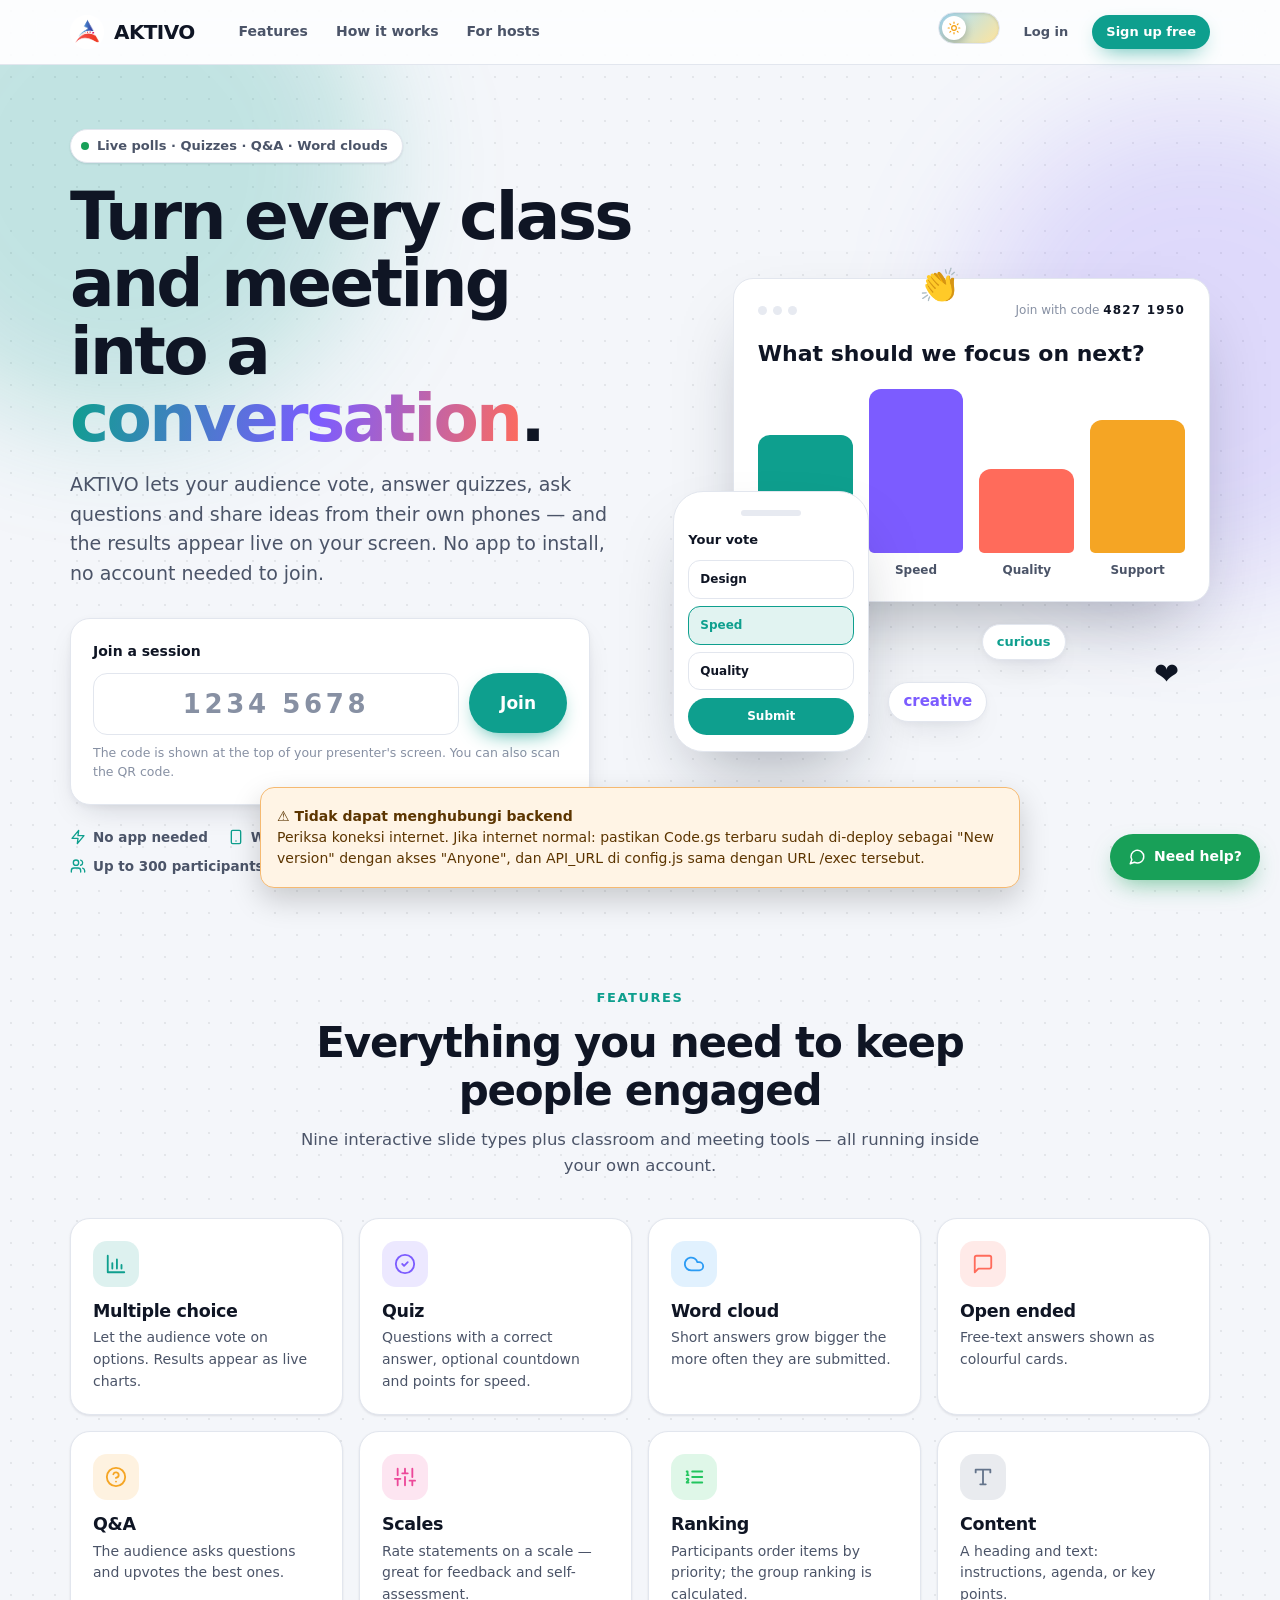
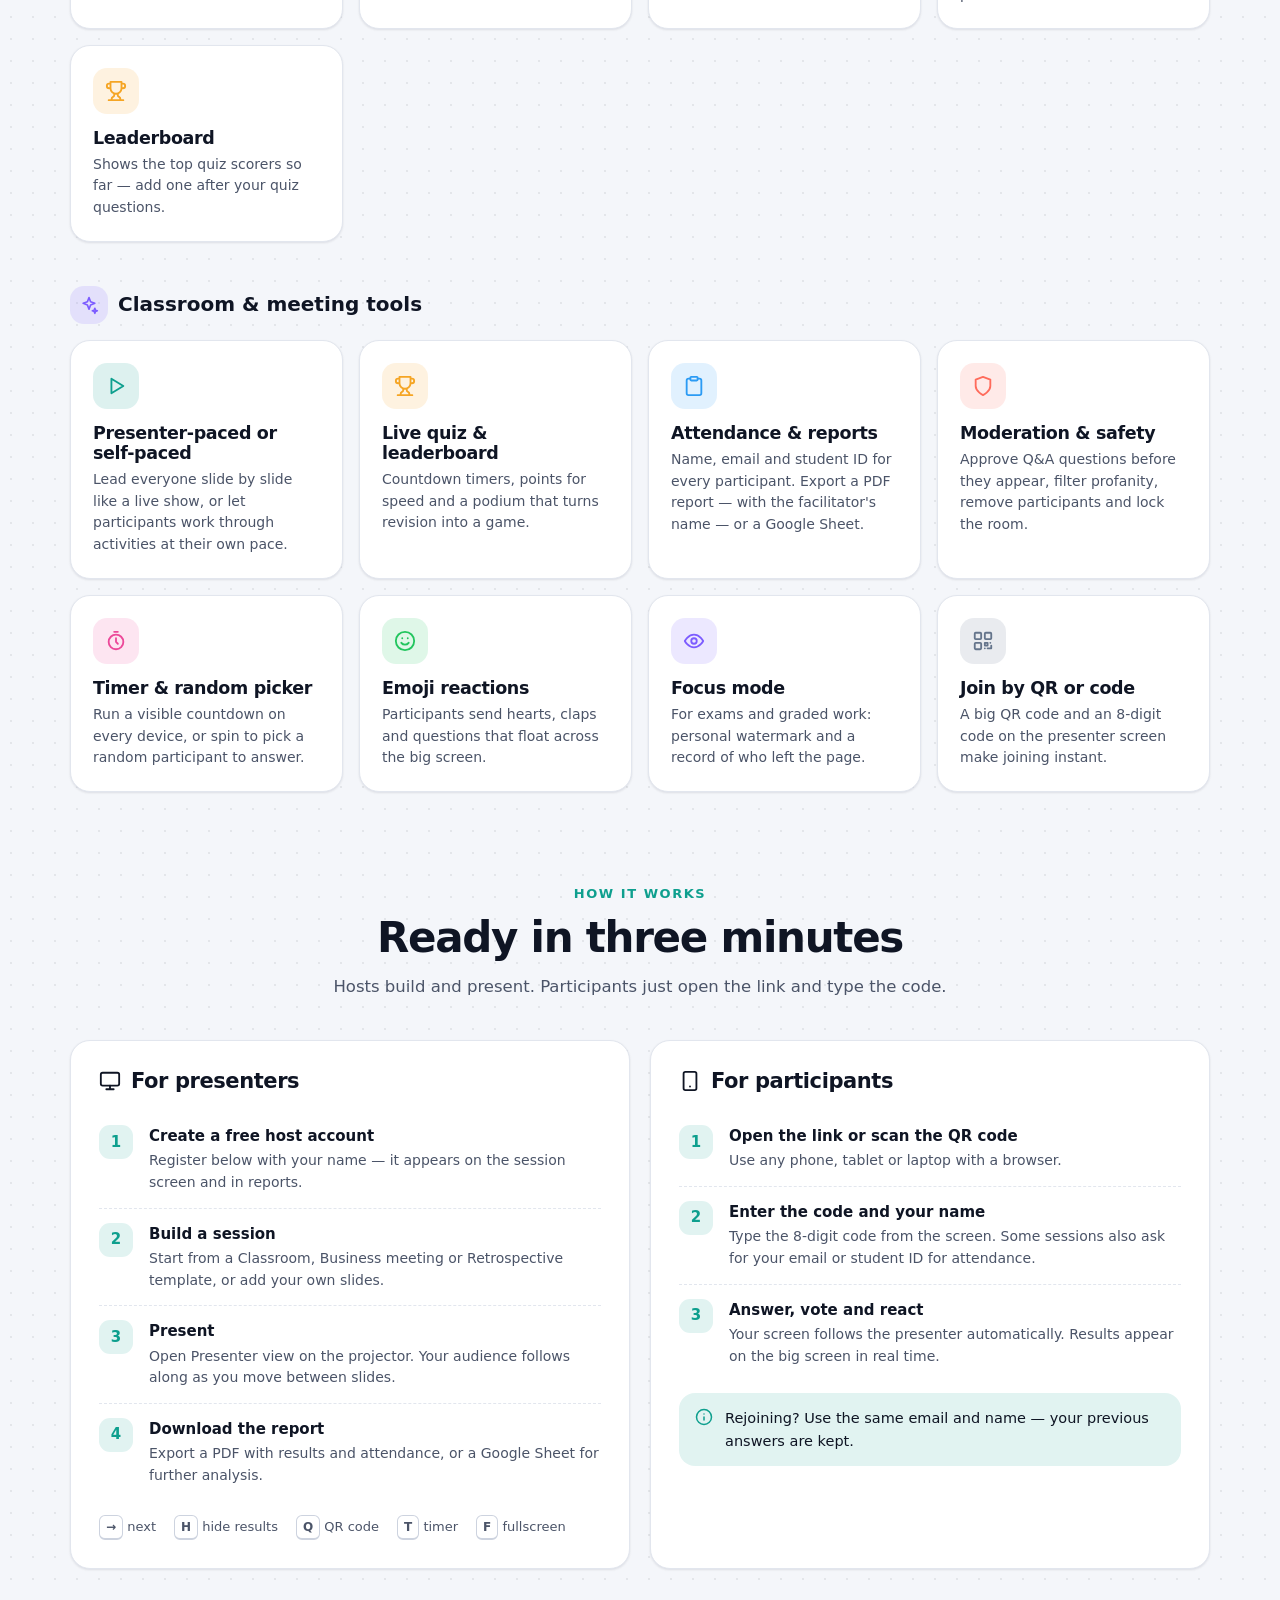
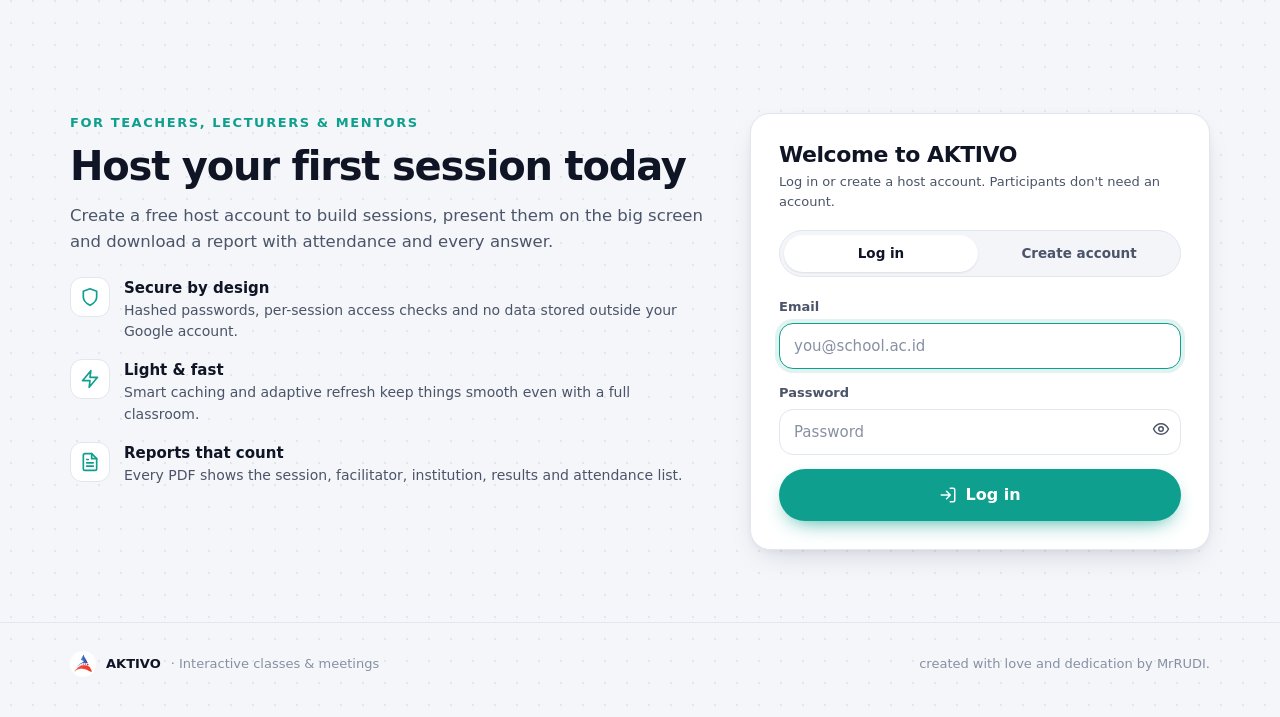
==== commit 96abd2d4: "Update index.html" ====
--- a/index.html
+++ b/index.html
@@ -5,7 +5,7 @@
   <meta name="viewport" content="width=device-width, initial-scale=1, viewport-fit=cover">
   <meta http-equiv="Content-Security-Policy" content="default-src 'self'; script-src 'self'; style-src 'self' 'unsafe-inline' https://fonts.googleapis.com; font-src 'self' https://fonts.gstatic.com; img-src 'self' data:; connect-src https://script.google.com https://script.googleusercontent.com; base-uri 'none'; form-action 'none'; object-src 'none'">
   <meta name="referrer" content="strict-origin-when-cross-origin">
-  <title>AKTIVO — Interactive classes & meetings</title>
+  <title>AKTIVO — interactive classes & meetings</title>
   <meta name="description" content="Live polls, quizzes, word clouds and Q&A for classrooms and meetings. Join with a code — no app needed.">
   <meta name="theme-color" content="#0e9f8e">
   <meta property="og:title" content="AKTIVO — Interactive classes & meetings">
@@ -88,7 +88,7 @@
         <div class="sec-head">
           <div class="sec-kicker">Features</div>
           <h2>Everything you need to keep people engaged</h2>
-          <p>Nine interactive slide types plus classroom and meeting tools — all running inside your own Google account.</p>
+          <p>Nine interactive slide types plus classroom and meeting tools — all running inside your own account.</p>
         </div>
         <div class="feat-grid" id="feat-types"></div>
         <div class="sub-title"><span class="feat-ic" style="--fc:var(--c2);margin:0;width:38px;height:38px" id="tools-ic"></span>Classroom &amp; meeting tools</div>
@@ -129,7 +129,7 @@
     <footer class="foot">
       <div class="container foot-inner">
         <div class="row"><img id="logo-foot" alt="" style="width:26px;height:26px;border-radius:8px"><b style="color:var(--text)">AKTIVO</b><span>· Interactive classes &amp; meetings</span></div>
-        <div>Your data stays in your institution's Google account.</div>
+        <div>created with love and dedication by MrRUDI.</div>
       </div>
     </footer>
   </div>
